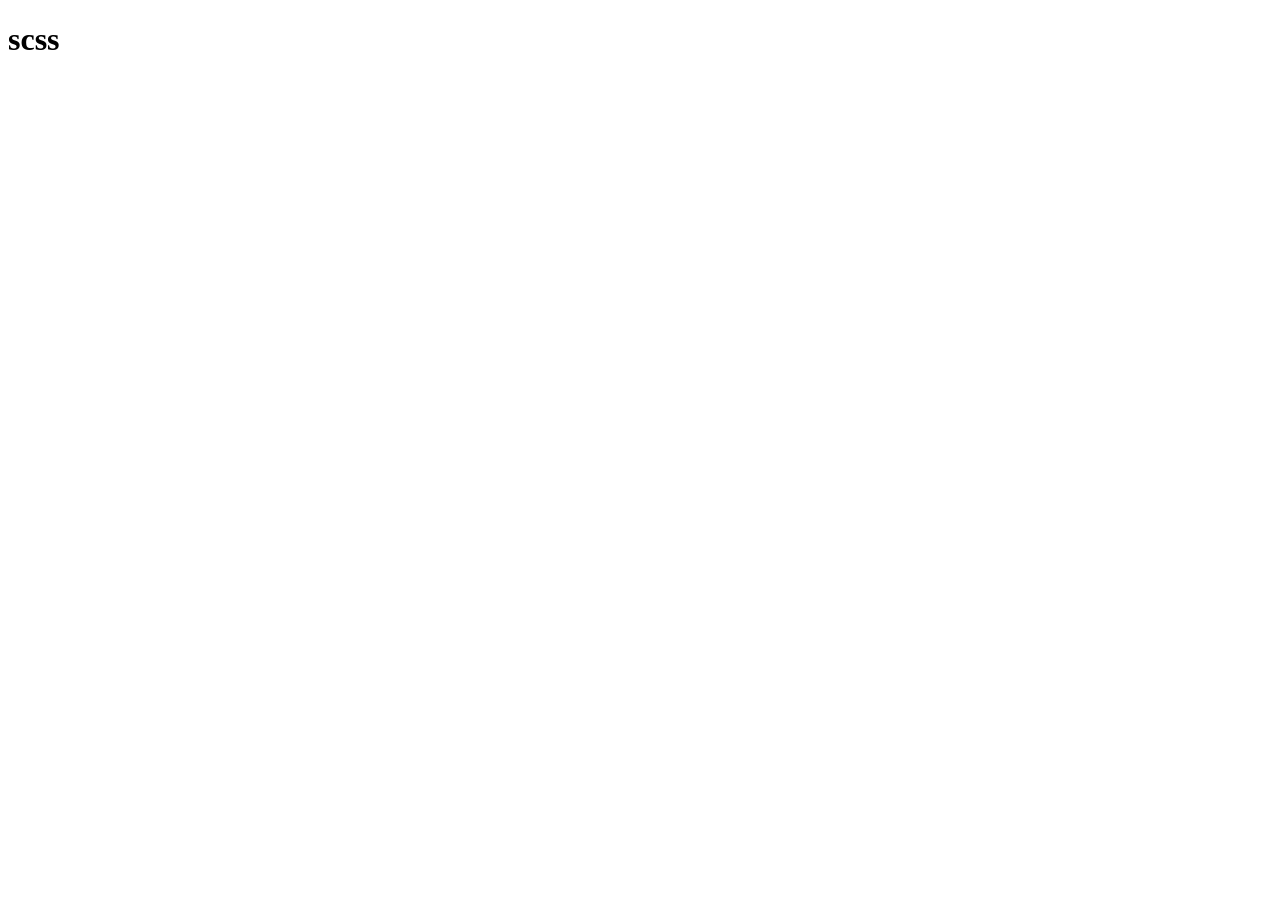
==== index.html @ b200706b "Initial commit" ====
<!DOCTYPE html>
<html lang="en">
  <head>
    <meta charset="UTF-8" />
    <meta name="viewport" content="width=device-width, initial-scale=1.0" />
    <title>Document</title>
    <link rel="stylesheet" href="./stayl.scss" />
  </head>
  <body>
    <h1>scss</h1>
  </body>
</html>
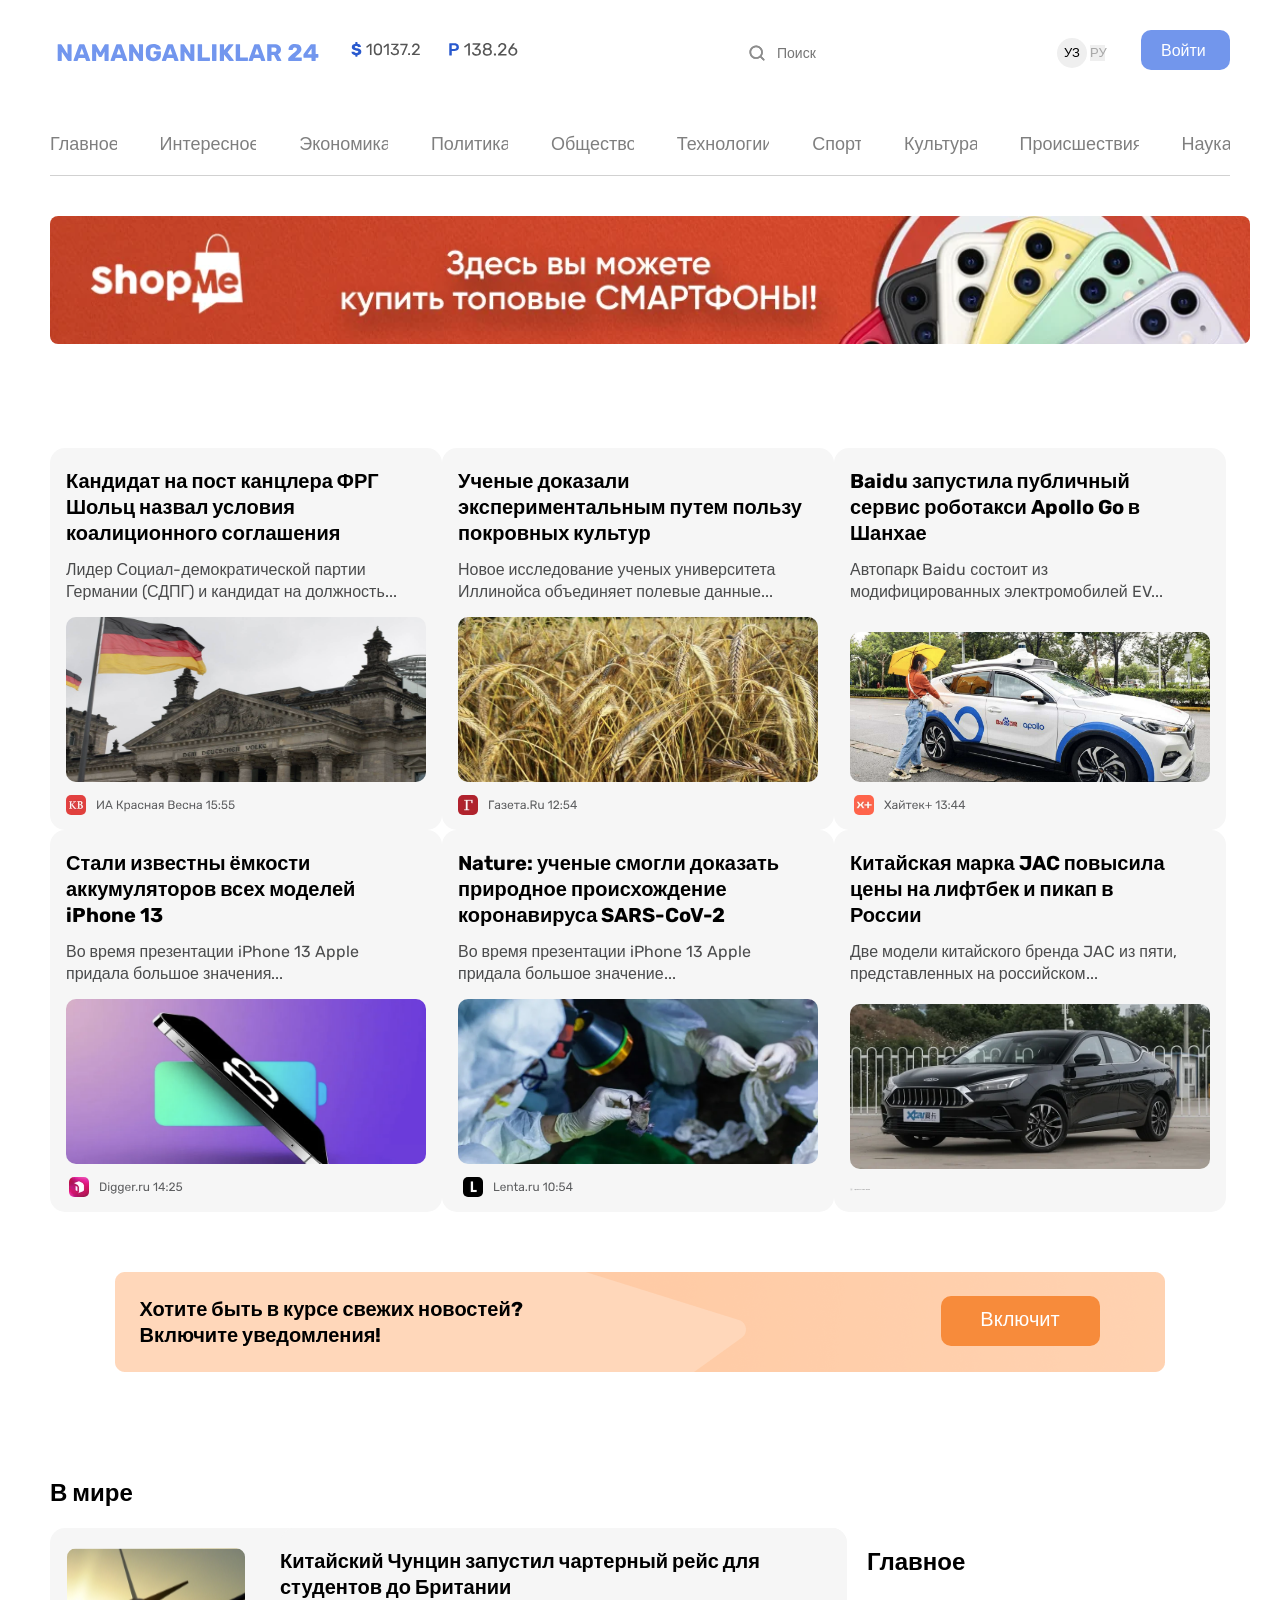
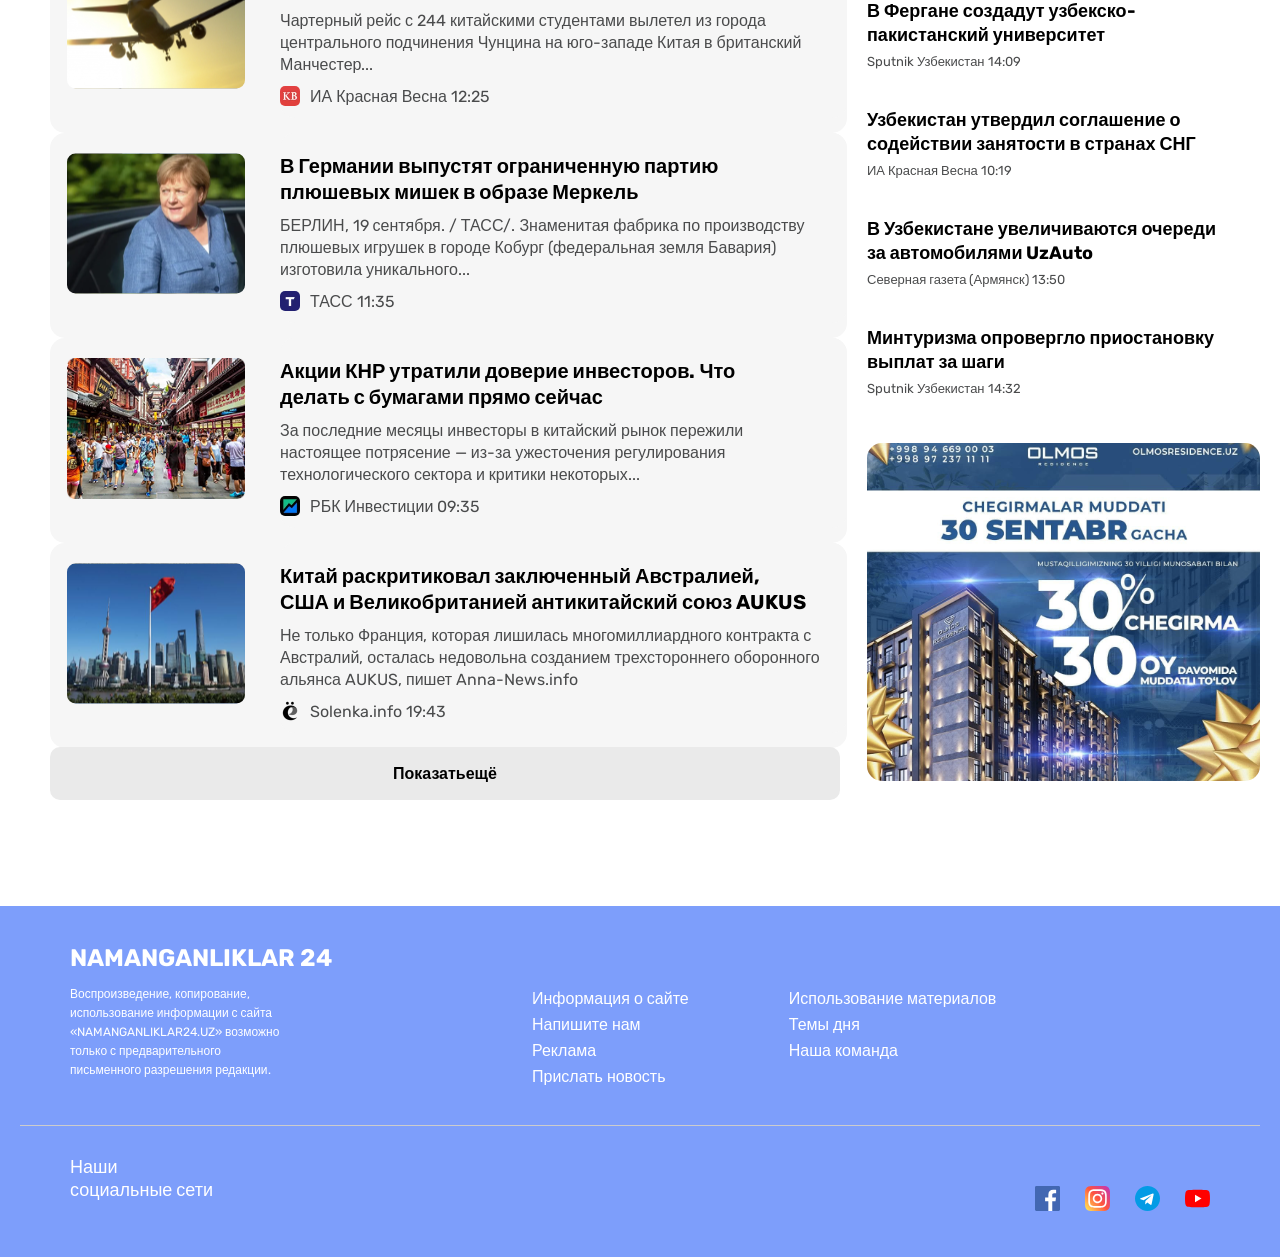
==== commit ccaf9808: "." ====
--- a/index.html
+++ b/index.html
@@ -3,10 +3,465 @@
   <head>
     <meta charset="UTF-8" />
     <meta name="viewport" content="width=device-width, initial-scale=1.0" />
-    <title>Document</title>
-    <link rel="stylesheet" href="./stayl.scss" />
+    <title>NAMANGANLIKLAR-24</title>
+    <link rel="stylesheet" href="./css/stayl.min.css" />
   </head>
   <body>
-    <h1>scss</h1>
+    <header class="header">
+      <div class="header--contianor container">
+        <img
+          class="nam--logo"
+          src="./img/NAMANGANLIKLAR 24.svg"
+          alt="NAMANGANLIKLAR logo"
+          width="276"
+          height="45"
+        />
+        <div class="currency">
+          <span
+            ><img
+              src="./img/$ 10137.2.svg"
+              alt="nombo logo"
+              width="69"
+              height="19"
+          /></span>
+          <span
+            ><img
+              src="./img/P 138.26.svg"
+              alt=" nombo logo"
+              width="69"
+              height="19"
+          /></span>
+        </div>
+        <div class="search-box">
+          <input type="text" placeholder="Поиск" />
+        </div>
+        <div class="auth">
+          <button class="login--uz">УЗ</button>
+          <button class="login--pu">РУ</button>
+        </div>
+        <a class="btn" href="">Войти</a>
+      </div>
+      <div class="container">
+        <div class="cet">
+          <nav class="main-nav">
+            <a href="./pages/list.html">Главное</a>
+            <a href="./pages/article.htm">Интересное</a>
+            <a href="#">Экономика</a>
+            <a href="#">Политика</a>
+            <a href="#">Общество</a>
+            <a href="#">Технологии</a>
+            <a href="#">Спорт</a>
+            <a href="#">Культура</a>
+            <a href="#">Происшествия</a>
+            <a href="#">Наука</a>
+          </nav>
+        </div>
+      </div>
+    </header>
+    <main class="main">
+      <section class="banner container">
+        <a href="">
+          <img
+            src="./img/optimize 1.svg"
+            alt="Shopme banner"
+            width="1200"
+            height="128"
+        /></a>
+      </section>
+      <section class="home--cartd container">
+        <div class="card">
+          <h3 class="card__name">
+            <strong
+              >Кандидат на пост канцлера ФРГ Шольц назвал условия коалиционного
+              соглашения</strong
+            >
+          </h3>
+          <p class="card__titl">
+            Лидер Социал-демократической партии Германии (СДПГ) и кандидат на
+            должность...
+          </p>
+          <img
+            id="logo__img"
+            src="./img/germanya.baroq.png"
+            alt="germanya barogi rasmi"
+            width="360"
+            height="165"
+          />
+          <img
+            src="./img/germanya.group 29.svg"
+            alt="germanya.group"
+            width="170 "
+            height="20"
+          />
+        </div>
+        <div class="card">
+          <h3 class="card__name">
+            <strong>
+              Ученые доказали экспериментальным путем пользу покровных
+              культур</strong
+            >
+          </h3>
+          <p class="card__titl">
+            Новое исследование ученых университета Иллинойса объединяет полевые
+            данные...
+          </p>
+          <img
+            id="logo__img"
+            src="./img/bugdoy.png"
+            alt="bugdoy img"
+            width="360"
+            height="165"
+          />
+
+          <img
+            class="logo__img"
+            src="./img/bugdoy.group 30.svg"
+            alt=" bugdoy img"
+            width="170 "
+            height="20"
+          />
+        </div>
+        <div class="card">
+          <h3 class="card__name">
+            <strong>
+              Baidu запустила публичный сервис роботакси Apollo Go в
+              Шанхае</strong
+            >
+          </h3>
+          <p class="card__titl">
+            Автопарк Baidu состоит из модифицированных электромобилей EV...
+          </p>
+          <img
+            id="logo__img"
+            src="./img/elcta.card.png"
+            alt="elcta.card img"
+            width="360"
+            height="165"
+          />
+          <img
+            class="logo__img"
+            src="./img/elctr.cart.group 31.svg"
+            alt="elcta.cart.logo"
+            width="170 "
+            height="20"
+          />
+        </div>
+        <div class="card">
+          <h3 class="card__name">
+            <strong>
+              Стали известны ёмкости аккумуляторов всех моделей iPhone
+              13</strong
+            >
+          </h3>
+          <p class="card__titl">
+            Во время презентации iPhone 13 Apple придала большое значения...
+          </p>
+          <img
+            id="logo__img"
+            src="./img/pfon.png"
+            alt="pfon img"
+            width="360"
+            height="165"
+          />
+          <img
+            class="logo__img"
+            src="./img/pfon.group 29.svg"
+            alt="pfon logo"
+            width="170 "
+            height="20"
+          />
+        </div>
+        <div class="card">
+          <h3 class="card__name">
+            <strong>
+              Nature: ученые смогли доказать природное происхождение
+              коронавируса SARS-CoV-2</strong
+            >
+          </h3>
+          <p class="card__titl">
+            Во время презентации iPhone 13 Apple придала большое значение...
+          </p>
+          <img
+            id="logo__img"
+            src="./img/doctar.png"
+            alt="doctar img"
+            width="360"
+            height="165"
+          />
+          <img
+            class="logo__img"
+            src="./img/doctr.group 30.svg"
+            alt="doctar logo"
+            width="170 "
+            height="20"
+          />
+        </div>
+        <div class="card">
+          <h3 class="card__name">
+            <strong
+              >Китайская марка JAC повысила цены на лифтбек и пикап в <br />
+              России</strong
+            >
+          </h3>
+          <p class="card__titl">
+            Две модели китайского бренда JAC из пяти, представленных на
+            российском...
+          </p>
+          <img
+            id="logo__img"
+            src="./img/cart.png"
+            alt="cart img"
+            width="360"
+            height="165"
+          />
+          <img
+            src="./img/cart.roup 31.svg"
+            alt="cart logo"
+            width="20 "
+            height="20"
+          />
+        </div>
+      </section>
+      <section class="home__baimg">
+        <div class="baimg__contianor">
+          <p class="baimg__titl">
+            <strong
+              >Хотите быть в курсе свежих новостей? Включите уведомления!
+            </strong>
+          </p>
+          <a class="btn--yelov" href="">Включит </a>
+        </div>
+      </section>
+      <!-- left -->
+      <section class="left--container container">
+        <div class="left">
+          <h2 class="left--name">В мире</h2>
+
+          <div class="article">
+            <img
+              class="article__img"
+              src="./img/plane.image 3.svg"
+              alt="plane img"
+              white="210"
+              height="165"
+            />
+            <div class="article-content">
+              <h3>
+                <strong
+                  >Китайский Чунцин запустил чартерный рейс для студентов до
+                  Британии</strong
+                >
+              </h3>
+              <p>
+                Чартерный рейс с 244 китайскими студентами вылетел из города
+                центрального подчинения Чунцина на юго-западе Китая в британский
+                Манчестер...
+              </p>
+              <div class="article__logo">
+                <img
+                  src="./img/home.logo.1.svg"
+                  alt="plane.logo"
+                  width="20"
+                  height="20"
+                />
+                <p>ИА Красная Весна 12:25</p>
+              </div>
+            </div>
+          </div>
+
+          <div class="article">
+            <img
+              class="article__img"
+              src="./img/merkel.image 3.svg"
+              alt="merkel img"
+              white="210"
+              height="165"
+            />
+            <div class="article-content">
+              <h3>
+                <strong>
+                  В Германии выпустят ограниченную партию плюшевых мишек в
+                  образе Меркель</strong
+                >
+              </h3>
+              <p>
+                БЕРЛИН, 19 сентября. / ТАСС/. Знаменитая фабрика по производству
+                плюшевых игрушек в городе Кобург (федеральная земля Бавария)
+                изготовила уникального...
+              </p>
+              <div class="article__logo">
+                <img
+                  src="./img/home.logo.2..svg"
+                  alt="plane.logo"
+                  width="20"
+                  height="20"
+                />
+                <p>ТАСС 11:35</p>
+              </div>
+            </div>
+          </div>
+
+          <div class="article">
+            <img
+              class="article__img"
+              src="./img/investors.image 3.png"
+              alt="investors img"
+              white="210"
+              height="165"
+            />
+            <div class="article-content">
+              <h3>
+                <strong
+                  >Акции КНР утратили доверие инвесторов. Что <br />
+                  делать с бумагами прямо сейчас</strong
+                >
+              </h3>
+              <p>
+                За последние месяцы инвесторы в китайский рынок пережили
+                настоящее потрясение — из-за ужесточения регулирования
+                технологического сектора и критики некоторых...
+              </p>
+              <div class="article__logo">
+                <img
+                  src="./img/home.logo.3..svg"
+                  alt="plane.logo"
+                  width="20"
+                  height="20"
+                />
+                <p>РБК Инвестиции 09:35</p>
+              </div>
+            </div>
+          </div>
+
+          <div class="article">
+            <img
+              class="article__img"
+              src="./img/china.us.uk.image 3.svg"
+              alt="china us uk img"
+              white="210"
+              height="165"
+            />
+            <div class="article-content">
+              <h3>
+                <strong
+                  >Китай раскритиковал заключенный Австралией, <br />
+                  США и Великобританией антикитайский союз AUKUS</strong
+                >
+              </h3>
+              <p>
+                Не только Франция, которая лишилась многомиллиардного контракта
+                с Австралий, осталась недовольна созданием трехстороннего
+                оборонного альянса AUKUS, пишет Anna-News.info
+              </p>
+              <div class="article__logo">
+                <img
+                  src="./img/home.logo.4..svg"
+                  alt="plane.logo"
+                  width="20"
+                  height="20"
+                />
+                <p>Solenka.info 19:43</p>
+              </div>
+            </div>
+          </div>
+
+          <div class="show-more">
+            <a class="btn--width" href="./pages/list.html">
+              <strong>Показатьещё</strong>
+            </a>
+          </div>
+        </div>
+
+        <div class="right">
+          <h2><strong>Главное</strong></h2>
+          <ul>
+            <li>
+              <strong>
+                В Фергане создадут узбекско- <br />
+                пакистанский университет</strong
+              >
+              <p>Sputnik Узбекистан 14:09</p>
+            </li>
+
+            <li>
+              <strong
+                >Узбекистан утвердил соглашение о <br />
+                содействии занятости в странах СНГ</strong
+              >
+              <p>ИА Красная Весна 10:19</p>
+            </li>
+            <li>
+              <strong
+                >В Узбекистане увеличиваются очереди <br />
+                за автомобилями UzAuto</strong
+              >
+              <p>Северная газета (Армянск) 13:50</p>
+            </li>
+            <li>
+              <strong>Минтуризма опровергло приостановку выплат за шаги</strong>
+              <p>Sputnik Узбекистан 14:32</p>
+            </li>
+          </ul>
+
+          <div class="ad">
+            <a href=""
+              ><img
+                src="./img/home.logo.6.svg"
+                alt="Ad 1"
+                width="393"
+                height="338"
+            /></a>
+          </div>
+        </div>
+      </section>
+    </main>
+    <footer class="footer">
+      <div class="footer__container container">
+        <div class="footer__left">
+          <h2>NAMANGANLIKLAR 24</h2>
+          <p>
+            Воспроизведение, копирование, использование информации с сайта
+            «NAMANGANLIKLAR24.UZ» возможно только с предварительного <br />
+            письменного разрешения редакции.
+          </p>
+        </div>
+        <div class="footer__middle">
+          <ul>
+            <li><a href="#">Информация о сайте</a></li>
+            <li><a href="#">Напишите нам</a></li>
+            <li><a href="#">Реклама</a></li>
+            <li><a href="#">Прислать новость</a></li>
+          </ul>
+        </div>
+        <div class="footer__right">
+          <ul>
+            <li><a href="#">Использование материалов</a></li>
+            <li><a href="#">Темы дня</a></li>
+            <li><a href="#">Наша команда</a></li>
+          </ul>
+        </div>
+      </div>
+
+      <div class="footer__bottom container">
+        <h3>
+          Наши <br />
+          социальные сети
+        </h3>
+        <div class="footer__socials">
+          <a href="#"
+            ><img src="./img/free-icon-facebook-1384053 1.svg" alt="Facebook"
+          /></a>
+          <a href="#"
+            ><img src="./img/free-icon-instagram-2111463 1.svg" alt="Instagram"
+          /></a>
+          <a href="#"
+            ><img src="./img/free-icon-telegram-2111646 1.svg" alt="Telegram"
+          /></a>
+          <a href="#"
+            ><img src="./img/free-icon-youtube-1384060 1.svg" alt="YouTube"
+          /></a>
+        </div>
+      </div>
+    </footer>
   </body>
 </html>
--- a/css/stayl.min.css
+++ b/css/stayl.min.css
@@ -0,0 +1 @@
+/*! normalize.css v8.0.1 | MIT License | github.com/necolas/normalize.css */html{line-height:1.15;-webkit-text-size-adjust:100%}body{margin:0}main{display:block}h1{font-size:2em;margin:.67em 0}hr{-webkit-box-sizing:content-box;box-sizing:content-box;height:0;overflow:visible}pre{font-family:monospace,monospace;font-size:1em}a{background-color:rgba(0,0,0,0)}abbr[title]{border-bottom:none;text-decoration:underline;-webkit-text-decoration:underline dotted;text-decoration:underline dotted}b,strong{font-weight:bolder}code,kbd,samp{font-family:monospace,monospace;font-size:1em}small{font-size:80%}sub,sup{font-size:75%;line-height:0;position:relative;vertical-align:baseline}sub{bottom:-0.25em}sup{top:-0.5em}img{border-style:none}button,input,optgroup,select,textarea{font-family:inherit;font-size:100%;line-height:1.15;margin:0}button,input{overflow:visible}button,select{text-transform:none}button,[type=button],[type=reset],[type=submit]{-webkit-appearance:button}button::-moz-focus-inner,[type=button]::-moz-focus-inner,[type=reset]::-moz-focus-inner,[type=submit]::-moz-focus-inner{border-style:none;padding:0}button:-moz-focusring,[type=button]:-moz-focusring,[type=reset]:-moz-focusring,[type=submit]:-moz-focusring{outline:1px dotted ButtonText}fieldset{padding:.35em .75em .625em}legend{-webkit-box-sizing:border-box;box-sizing:border-box;color:inherit;display:table;max-width:100%;padding:0;white-space:normal}progress{vertical-align:baseline}textarea{overflow:auto}[type=checkbox],[type=radio]{-webkit-box-sizing:border-box;box-sizing:border-box;padding:0}[type=number]::-webkit-inner-spin-button,[type=number]::-webkit-outer-spin-button{height:auto}[type=search]{-webkit-appearance:textfield;outline-offset:-2px}[type=search]::-webkit-search-decoration{-webkit-appearance:none}::-webkit-file-upload-button{-webkit-appearance:button;font:inherit}details{display:block}summary{display:list-item}template{display:none}[hidden]{display:none}*,*::after,*::after{margin:0;padding:0;-webkit-box-sizing:border-box;box-sizing:border-box}html{height:100%;scroll-behavior:smooth}ul,ol{list-style:none}a{text-decoration:none}body{display:-webkit-box;display:-ms-flexbox;display:flex;-webkit-box-orient:vertical;-webkit-box-direction:normal;-ms-flex-direction:column;flex-direction:column;height:100%;font-family:"Rubik",sans-serif}main{-webkit-box-flex:1;-ms-flex-positive:1;flex-grow:1}.container{width:100%;max-width:1300px;margin-left:auto;margin-right:auto;padding-left:50px;padding-right:50px}.btn{width:89px;height:40px;border-radius:10px;padding:13px 20px;font-weight:500;font-size:16px;line-height:100%;color:#fff;background-color:#7296ec}.btn--yelov{width:159px;height:50px;text-align:center;padding:13px 30px;border-radius:10px;font-weight:500;font-size:20px;line-height:100%;color:#fff;background-color:#f78b3b}.btn--width{width:796px;height:53px;text-align:center;padding:17px 343px;border-radius:10px;font-weight:500;font-size:16px;line-height:100%;color:#000;background-color:#eaeaea}.footer{background-color:#7d9efb;color:#fff;padding:40px 20px}.footer__container{display:-webkit-box;display:-ms-flexbox;display:flex;-ms-flex-wrap:wrap;flex-wrap:wrap;padding-bottom:30px;border-bottom:1px solid #ccc}.footer__left h2{font-size:24px;font-weight:700;line-height:100%;color:#fff;margin-bottom:15px}.footer__left p{width:229px;height:95px;font-size:12px;font-weight:400;color:#fff;line-height:19px}.footer__middle{padding-left:200px;padding-right:100px}.footer__middle,.footer__right{padding-right:100px;padding-top:45px}.footer__middle li,.footer__right li{font-weight:500;font-size:16px;line-height:100%;margin-bottom:10px}.footer__middle a,.footer__right a{color:#fff}.footer__bottom{display:-webkit-box;display:-ms-flexbox;display:flex;-webkit-box-pack:justify;-ms-flex-pack:justify;justify-content:space-between;margin-top:30px}.footer__bottom h3{font-weight:500;font-size:18px;line-height:23px;margin-bottom:15px;color:#fff}.footer__socials a{padding-top:30px;font-size:24px}.footer__socials{display:-webkit-box;display:-ms-flexbox;display:flex;gap:25px}.header--contianor{display:-webkit-box;display:-ms-flexbox;display:flex;margin-top:30px;margin-bottom:30px}.currency{margin-right:auto;margin-top:10px}.currency img{margin-left:25px}.search-box{width:275px;height:45px;color:#8d8d8d;background-color:#fff;border:1px solid #fff;border-radius:60px;padding:13px 15px 13px 30px;margin-right:25px;background-image:url(../img/search.svg);background-repeat:no-repeat;background-position:left}.search-box input{border:none;outline:none;width:100%;color:#000;font-weight:400;font-size:14px;line-height:100%}.auth{width:70px;height:36px;border-radius:39%;font-weight:400;font-size:13px;text-align:center;padding-top:8px}.login--uz{width:30px;height:30px;border-radius:50px;border:#fff;color:#000;line-height:12px}.login--pu{width:15px;height:16px;color:#a6a6a6;border:#fff}.btn{margin-left:25px}.main-nav{display:-webkit-box;display:-ms-flexbox;display:flex;gap:43px;padding-bottom:20px;height:21px}.main-nav a{font-weight:500;font-size:18px;line-height:100%;color:#7f7f7f;text-decoration:none;position:relative;padding-bottom:25px;overflow:hidden}.main-nav a::before{content:"";position:absolute;height:6px;width:50%;background-color:aqua;bottom:0;left:-50%;-webkit-transition:.5s;transition:.5s}a:hover::before{left:50%}.main-nav a::after{content:"";position:absolute;height:6px;width:50%;background-color:#f0f;bottom:0;right:-50%;-webkit-transition:.5s;transition:.5s}a:hover::after{right:50%}.cet{height:41px;border-bottom:1px solid #d1d1d1;margin-bottom:40px;margin-top:60px}.home--cartd{display:-webkit-box;display:-ms-flexbox;display:flex;-ms-flex-wrap:wrap;flex-wrap:wrap;padding-top:50px;padding-bottom:60px}.card{width:392px;height:382px;background-color:#f6f6f6;border-radius:15px;padding:20px 16px 15px 16px;display:-webkit-box;display:-ms-flexbox;display:flex;-webkit-box-orient:vertical;-webkit-box-direction:normal;-ms-flex-direction:column;flex-direction:column;gap:13px}.card__name{width:346px;height:78px;font-weight:500;font-size:20px;line-height:26px;color:#000}.card__titl{width:346px;height:66px;font-weight:400;font-size:16px;line-height:22px;color:#4a4b4c}#logo__img{border-radius:10px}.logo__img{padding-right:50px}.baimg__contianor{display:-webkit-box;display:-ms-flexbox;display:flex;-webkit-box-pack:center;-ms-flex-pack:center;justify-content:center;padding:24px 70px 24px 29px;margin-bottom:108px;gap:397px}.baimg__titl{width:404px;height:52px;font-weight:500;font-size:20px;line-height:26px}.left--container{display:-webkit-box;display:-ms-flexbox;display:flex;padding-bottom:100px}.left--name{padding-bottom:20px}.article{display:-webkit-box;display:-ms-flexbox;display:flex;gap:20px;padding-bottom:5px;width:797px;height:205px;background-color:#f6f6f6;border-radius:15px}.article__img{width:210px;height:165px;padding:20px 15px 4px 17px}.article-content{padding:20px 20px 51px 0px;margin-bottom:10px;height:auto;background-color:#f6f6f6;border-radius:15px;gap:15px}.article-content h3{height:auto;font-weight:500;font-size:20px;line-height:26px;color:#000;padding-bottom:5}.article-content p{width:100%;height:auto;font-weight:400;font-size:16px;line-height:22px;color:#4a4b4c;padding-top:10px}.article__logo{display:-webkit-box;display:-ms-flexbox;display:flex;gap:10px}.article__logo img{margin-top:10px}.article__logo p{padding-top:10px}.show-more{padding-top:17px}.right{padding:70px 20px 20px 20px}.right h2{padding-bottom:25px;font-weight:500;font-size:24px;line-height:100%;color:#000}.right li{font-weight:500;font-size:18px;line-height:24px;padding-bottom:40px}.right p{padding-top:8px;font-weight:400;font-size:13px;line-height:100%;color:#4a4b4c}.ad{padding-top:8px}.article{display:-webkit-box;display:-ms-flexbox;display:flex;gap:20px;padding-bottom:5px;width:797px;height:205px;background-color:#f6f6f6;border-radius:15px}.banner{padding-bottom:50px}@font-face{font-display:swap;font-family:"Rubik";font-style:normal;font-weight:400;src:url("../fonts/rubik-v28-latin-regular.woff2") format("woff2")}@font-face{font-display:swap;font-family:"Rubik";font-style:normal;font-weight:500;src:url("../fonts/rubik-v28-latin-500.woff2") format("woff2")}@font-face{font-display:swap;font-family:"Rubik";font-style:normal;font-weight:700;src:url("../fonts/rubik-v28-latin-700.woff2") format("woff2")}.search-box{background-image:url(../img/search.svg);background-repeat:no-repeat;background-position:left}.baimg__contianor{background-image:url(../img/home-1-group\ 35\ 1.svg);background-repeat:no-repeat;background-position:center}/*# sourceMappingURL=stayl.min.css.map */
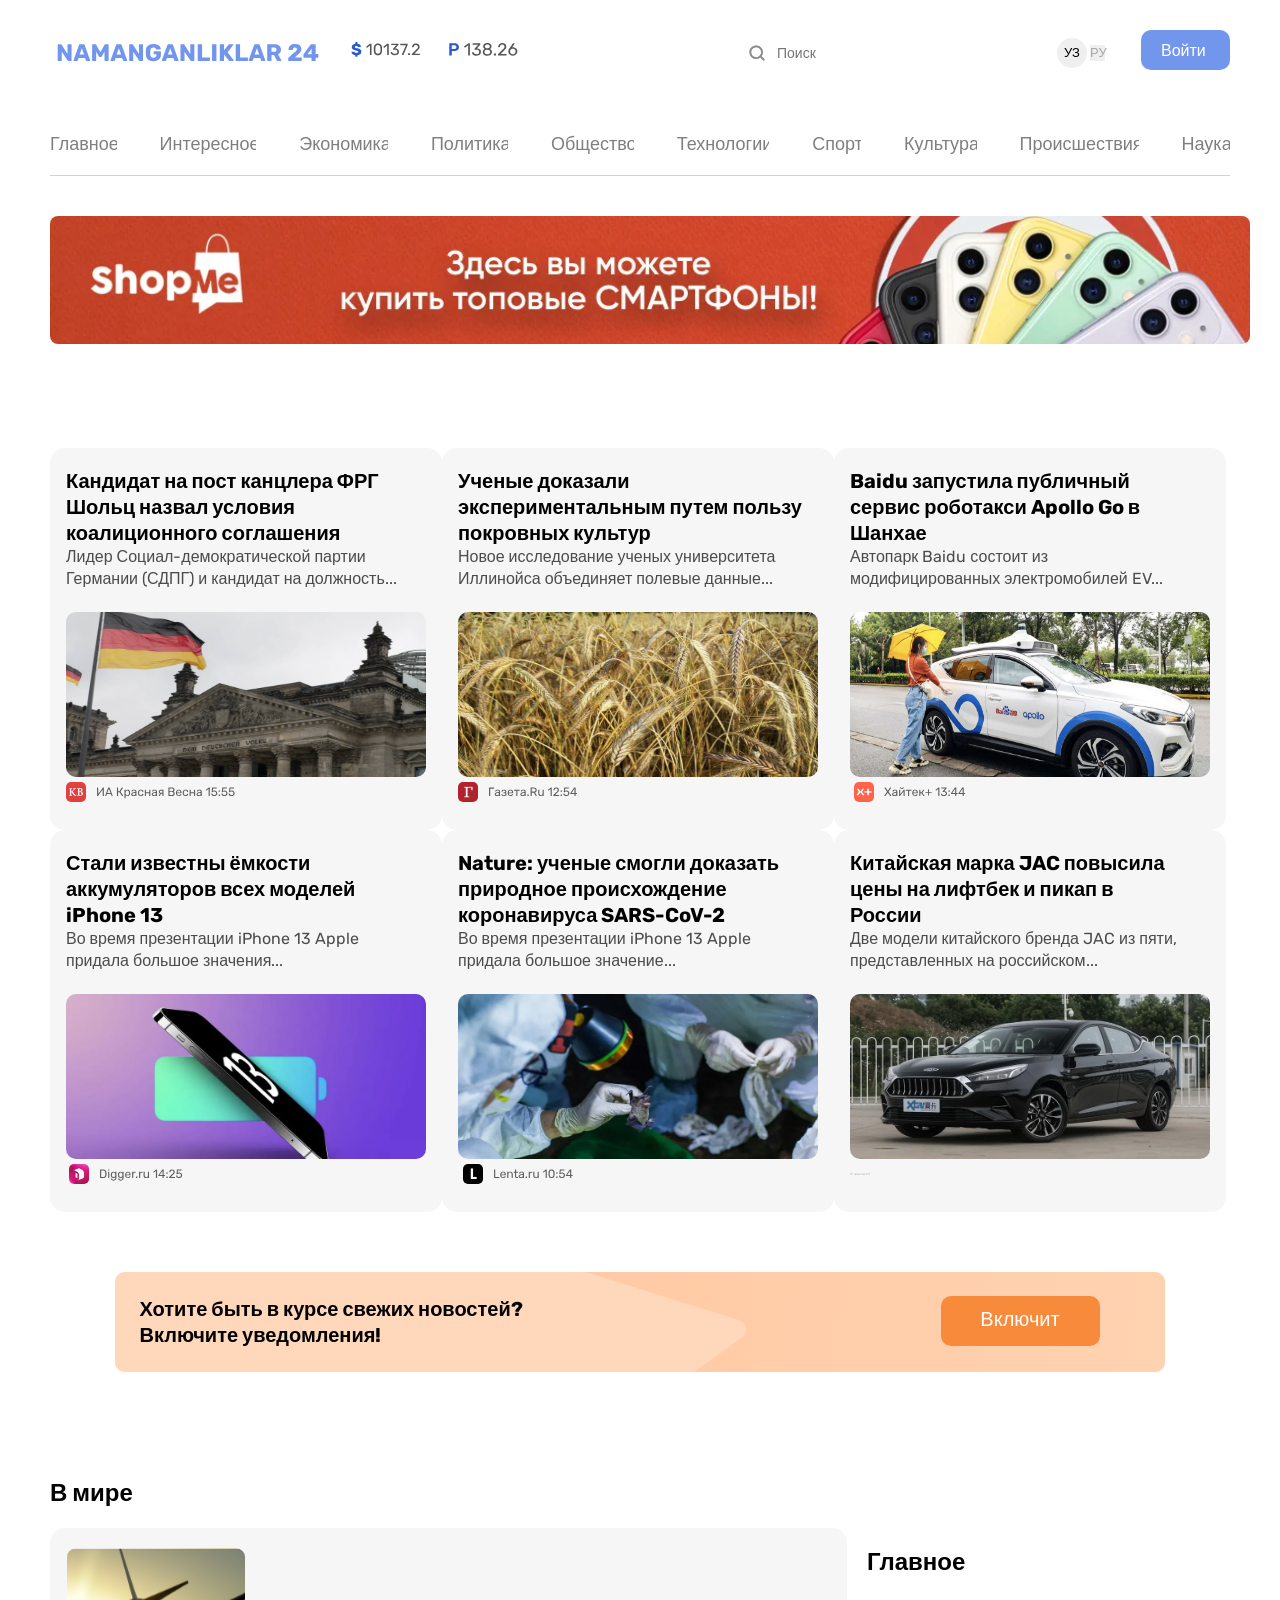
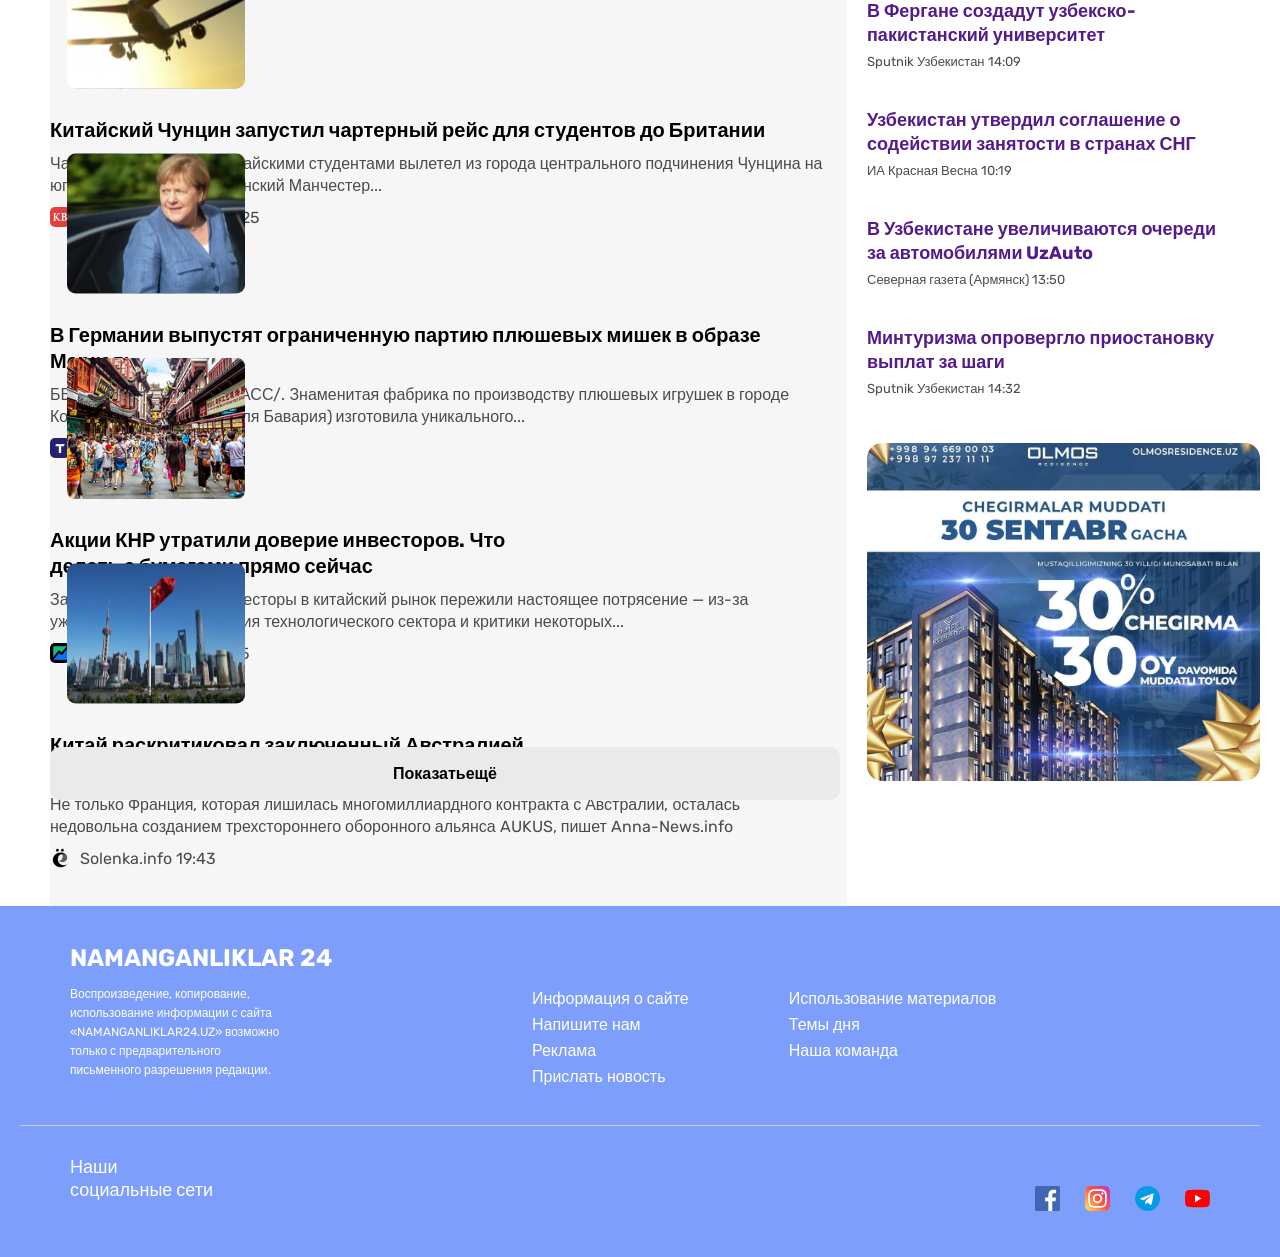
==== commit 6e9339cb: "." ====
--- a/index.html
+++ b/index.html
@@ -70,156 +70,156 @@
       </section>
       <section class="home--cartd container">
         <div class="card">
-          <h3 class="card__name">
-            <strong
-              >Кандидат на пост канцлера ФРГ Шольц назвал условия коалиционного
-              соглашения</strong
-            >
-          </h3>
-          <p class="card__titl">
-            Лидер Социал-демократической партии Германии (СДПГ) и кандидат на
-            должность...
-          </p>
-          <img
-            id="logo__img"
-            src="./img/germanya.baroq.png"
-            alt="germanya barogi rasmi"
-            width="360"
-            height="165"
-          />
-          <img
-            src="./img/germanya.group 29.svg"
-            alt="germanya.group"
-            width="170 "
-            height="20"
-          />
-        </div>
-        <div class="card">
-          <h3 class="card__name">
-            <strong>
-              Ученые доказали экспериментальным путем пользу покровных
-              культур</strong
-            >
-          </h3>
-          <p class="card__titl">
-            Новое исследование ученых университета Иллинойса объединяет полевые
-            данные...
-          </p>
-          <img
-            id="logo__img"
-            src="./img/bugdoy.png"
-            alt="bugdoy img"
-            width="360"
-            height="165"
-          />
-
-          <img
-            class="logo__img"
-            src="./img/bugdoy.group 30.svg"
-            alt=" bugdoy img"
-            width="170 "
-            height="20"
-          />
-        </div>
-        <div class="card">
-          <h3 class="card__name">
-            <strong>
-              Baidu запустила публичный сервис роботакси Apollo Go в
-              Шанхае</strong
-            >
-          </h3>
-          <p class="card__titl">
-            Автопарк Baidu состоит из модифицированных электромобилей EV...
-          </p>
-          <img
-            id="logo__img"
-            src="./img/elcta.card.png"
-            alt="elcta.card img"
-            width="360"
-            height="165"
-          />
-          <img
-            class="logo__img"
-            src="./img/elctr.cart.group 31.svg"
-            alt="elcta.cart.logo"
-            width="170 "
-            height="20"
-          />
-        </div>
-        <div class="card">
-          <h3 class="card__name">
-            <strong>
-              Стали известны ёмкости аккумуляторов всех моделей iPhone
-              13</strong
-            >
-          </h3>
-          <p class="card__titl">
-            Во время презентации iPhone 13 Apple придала большое значения...
-          </p>
-          <img
-            id="logo__img"
-            src="./img/pfon.png"
-            alt="pfon img"
-            width="360"
-            height="165"
-          />
-          <img
-            class="logo__img"
-            src="./img/pfon.group 29.svg"
-            alt="pfon logo"
-            width="170 "
-            height="20"
-          />
-        </div>
-        <div class="card">
-          <h3 class="card__name">
-            <strong>
-              Nature: ученые смогли доказать природное происхождение
-              коронавируса SARS-CoV-2</strong
-            >
-          </h3>
-          <p class="card__titl">
-            Во время презентации iPhone 13 Apple придала большое значение...
-          </p>
-          <img
-            id="logo__img"
-            src="./img/doctar.png"
-            alt="doctar img"
-            width="360"
-            height="165"
-          />
-          <img
-            class="logo__img"
-            src="./img/doctr.group 30.svg"
-            alt="doctar logo"
-            width="170 "
-            height="20"
-          />
-        </div>
-        <div class="card">
-          <h3 class="card__name">
-            <strong
-              >Китайская марка JAC повысила цены на лифтбек и пикап в <br />
-              России</strong
-            >
-          </h3>
-          <p class="card__titl">
-            Две модели китайского бренда JAC из пяти, представленных на
-            российском...
-          </p>
-          <img
-            id="logo__img"
-            src="./img/cart.png"
-            alt="cart img"
-            width="360"
-            height="165"
-          />
-          <img
-            src="./img/cart.roup 31.svg"
-            alt="cart logo"
-            width="20 "
-            height="20"
-          />
+          <a href="">
+            <h3 class="card__name">
+              <strong
+                >Кандидат на пост канцлера ФРГ Шольц назвал условия
+                коалиционного соглашения</strong
+              >
+            </h3>
+            <p class="card__titl">
+              Лидер Социал-демократической партии Германии (СДПГ) и кандидат на
+              должность...
+            </p>
+            <img
+              id="logo__img"
+              src="./img/germanya.baroq.png"
+              alt="germanya barogi rasmi"
+              width="360"
+              height="165" />
+            <img
+              src="./img/germanya.group 29.svg"
+              alt="germanya.group"
+              width="170 "
+              height="20"
+          /></a>
+        </div>
+        <div class="card">
+          <a href="">
+            <h3 class="card__name">
+              <strong>
+                Ученые доказали экспериментальным путем пользу покровных
+                культур</strong
+              >
+            </h3>
+            <p class="card__titl">
+              Новое исследование ученых университета Иллинойса объединяет
+              полевые данные...
+            </p>
+            <img
+              id="logo__img"
+              src="./img/bugdoy.png"
+              alt="bugdoy img"
+              width="360"
+              height="165" />
+
+            <img
+              class="logo__img"
+              src="./img/bugdoy.group 30.svg"
+              alt=" bugdoy img"
+              width="170 "
+              height="20"
+          /></a>
+        </div>
+        <div class="card">
+          <a href="">
+            <h3 class="card__name">
+              <strong>
+                Baidu запустила публичный сервис роботакси Apollo Go в
+                Шанхае</strong
+              >
+            </h3>
+            <p class="card__titl">
+              Автопарк Baidu состоит из модифицированных электромобилей EV...
+            </p>
+            <img
+              id="logo__img"
+              src="./img/elcta.card.png"
+              alt="elcta.card img"
+              width="360"
+              height="165" />
+            <img
+              class="logo__img"
+              src="./img/elctr.cart.group 31.svg"
+              alt="elcta.cart.logo"
+              width="170 "
+              height="20"
+          /></a>
+        </div>
+        <div class="card">
+          <a href="">
+            <h3 class="card__name">
+              <strong>
+                Стали известны ёмкости аккумуляторов всех моделей iPhone
+                13</strong
+              >
+            </h3>
+            <p class="card__titl">
+              Во время презентации iPhone 13 Apple придала большое значения...
+            </p>
+            <img
+              id="logo__img"
+              src="./img/pfon.png"
+              alt="pfon img"
+              width="360"
+              height="165" />
+            <img
+              class="logo__img"
+              src="./img/pfon.group 29.svg"
+              alt="pfon logo"
+              width="170 "
+              height="20"
+          /></a>
+        </div>
+        <div class="card">
+          <a href="">
+            <h3 class="card__name">
+              <strong>
+                Nature: ученые смогли доказать природное происхождение
+                коронавируса SARS-CoV-2</strong
+              >
+            </h3>
+            <p class="card__titl">
+              Во время презентации iPhone 13 Apple придала большое значение...
+            </p>
+            <img
+              id="logo__img"
+              src="./img/doctar.png"
+              alt="doctar img"
+              width="360"
+              height="165" />
+            <img
+              class="logo__img"
+              src="./img/doctr.group 30.svg"
+              alt="doctar logo"
+              width="170 "
+              height="20"
+          /></a>
+        </div>
+        <div class="card">
+          <a href="">
+            <h3 class="card__name">
+              <strong
+                >Китайская марка JAC повысила цены на лифтбек и пикап в <br />
+                России</strong
+              >
+            </h3>
+            <p class="card__titl">
+              Две модели китайского бренда JAC из пяти, представленных на
+              российском...
+            </p>
+            <img
+              id="logo__img"
+              src="./img/cart.png"
+              alt="cart img"
+              width="360"
+              height="165" />
+            <img
+              src="./img/cart.roup 31.svg"
+              alt="cart logo"
+              width="20 "
+              height="20"
+          /></a>
         </div>
       </section>
       <section class="home__baimg">
@@ -238,131 +238,139 @@
           <h2 class="left--name">В мире</h2>
 
           <div class="article">
-            <img
-              class="article__img"
-              src="./img/plane.image 3.svg"
-              alt="plane img"
-              white="210"
-              height="165"
-            />
-            <div class="article-content">
-              <h3>
-                <strong
-                  >Китайский Чунцин запустил чартерный рейс для студентов до
-                  Британии</strong
-                >
-              </h3>
-              <p>
-                Чартерный рейс с 244 китайскими студентами вылетел из города
-                центрального подчинения Чунцина на юго-западе Китая в британский
-                Манчестер...
-              </p>
-              <div class="article__logo">
-                <img
-                  src="./img/home.logo.1.svg"
-                  alt="plane.logo"
-                  width="20"
-                  height="20"
-                />
-                <p>ИА Красная Весна 12:25</p>
+            <a href="">
+              <img
+                class="article__img"
+                src="./img/plane.image 3.svg"
+                alt="plane img"
+                white="210"
+                height="165"
+              />
+              <div class="article-content">
+                <h3>
+                  <strong
+                    >Китайский Чунцин запустил чартерный рейс для студентов до
+                    Британии</strong
+                  >
+                </h3>
+                <p>
+                  Чартерный рейс с 244 китайскими студентами вылетел из города
+                  центрального подчинения Чунцина на юго-западе Китая в
+                  британский Манчестер...
+                </p>
+                <div class="article__logo">
+                  <img
+                    src="./img/home.logo.1.svg"
+                    alt="plane.logo"
+                    width="20"
+                    height="20"
+                  />
+                  <p>ИА Красная Весна 12:25</p>
+                </div>
               </div>
-            </div>
+            </a>
           </div>
 
           <div class="article">
-            <img
-              class="article__img"
-              src="./img/merkel.image 3.svg"
-              alt="merkel img"
-              white="210"
-              height="165"
-            />
-            <div class="article-content">
-              <h3>
-                <strong>
-                  В Германии выпустят ограниченную партию плюшевых мишек в
-                  образе Меркель</strong
-                >
-              </h3>
-              <p>
-                БЕРЛИН, 19 сентября. / ТАСС/. Знаменитая фабрика по производству
-                плюшевых игрушек в городе Кобург (федеральная земля Бавария)
-                изготовила уникального...
-              </p>
-              <div class="article__logo">
-                <img
-                  src="./img/home.logo.2..svg"
-                  alt="plane.logo"
-                  width="20"
-                  height="20"
-                />
-                <p>ТАСС 11:35</p>
+            <a href="">
+              <img
+                class="article__img"
+                src="./img/merkel.image 3.svg"
+                alt="merkel img"
+                white="210"
+                height="165"
+              />
+              <div class="article-content">
+                <h3>
+                  <strong>
+                    В Германии выпустят ограниченную партию плюшевых мишек в
+                    образе Меркель</strong
+                  >
+                </h3>
+                <p>
+                  БЕРЛИН, 19 сентября. / ТАСС/. Знаменитая фабрика по
+                  производству плюшевых игрушек в городе Кобург (федеральная
+                  земля Бавария) изготовила уникального...
+                </p>
+                <div class="article__logo">
+                  <img
+                    src="./img/home.logo.2..svg"
+                    alt="plane.logo"
+                    width="20"
+                    height="20"
+                  />
+                  <p>ТАСС 11:35</p>
+                </div>
               </div>
-            </div>
+            </a>
           </div>
 
           <div class="article">
-            <img
-              class="article__img"
-              src="./img/investors.image 3.png"
-              alt="investors img"
-              white="210"
-              height="165"
-            />
-            <div class="article-content">
-              <h3>
-                <strong
-                  >Акции КНР утратили доверие инвесторов. Что <br />
-                  делать с бумагами прямо сейчас</strong
-                >
-              </h3>
-              <p>
-                За последние месяцы инвесторы в китайский рынок пережили
-                настоящее потрясение — из-за ужесточения регулирования
-                технологического сектора и критики некоторых...
-              </p>
-              <div class="article__logo">
-                <img
-                  src="./img/home.logo.3..svg"
-                  alt="plane.logo"
-                  width="20"
-                  height="20"
-                />
-                <p>РБК Инвестиции 09:35</p>
+            <a href="">
+              <img
+                class="article__img"
+                src="./img/investors.image 3.png"
+                alt="investors img"
+                white="210"
+                height="165"
+              />
+              <div class="article-content">
+                <h3>
+                  <strong
+                    >Акции КНР утратили доверие инвесторов. Что <br />
+                    делать с бумагами прямо сейчас</strong
+                  >
+                </h3>
+                <p>
+                  За последние месяцы инвесторы в китайский рынок пережили
+                  настоящее потрясение — из-за ужесточения регулирования
+                  технологического сектора и критики некоторых...
+                </p>
+                <div class="article__logo">
+                  <img
+                    src="./img/home.logo.3..svg"
+                    alt="plane.logo"
+                    width="20"
+                    height="20"
+                  />
+                  <p>РБК Инвестиции 09:35</p>
+                </div>
               </div>
-            </div>
+            </a>
           </div>
 
           <div class="article">
-            <img
-              class="article__img"
-              src="./img/china.us.uk.image 3.svg"
-              alt="china us uk img"
-              white="210"
-              height="165"
-            />
-            <div class="article-content">
-              <h3>
-                <strong
-                  >Китай раскритиковал заключенный Австралией, <br />
-                  США и Великобританией антикитайский союз AUKUS</strong
-                >
-              </h3>
-              <p>
-                Не только Франция, которая лишилась многомиллиардного контракта
-                с Австралий, осталась недовольна созданием трехстороннего
-                оборонного альянса AUKUS, пишет Anna-News.info
-              </p>
-              <div class="article__logo">
-                <img
-                  src="./img/home.logo.4..svg"
-                  alt="plane.logo"
-                  width="20"
-                  height="20"
-                />
-                <p>Solenka.info 19:43</p>
+            <a href="">
+              <img
+                class="article__img"
+                src="./img/china.us.uk.image 3.svg"
+                alt="china us uk img"
+                white="210"
+                height="165"
+              />
+              <div class="article-content">
+                <h3>
+                  <strong
+                    >Китай раскритиковал заключенный Австралией, <br />
+                    США и Великобританией антикитайский союз AUKUS</strong
+                  >
+                </h3>
+                <p>
+                  Не только Франция, которая лишилась многомиллиардного
+                  контракта с Австралий, осталась недовольна созданием
+                  трехстороннего оборонного альянса AUKUS, пишет Anna-News.info
+                </p>
+                <div class="article__logo">
+                  <img
+                    src="./img/home.logo.4..svg"
+                    alt="plane.logo"
+                    width="20"
+                    height="20"
+                  />
+                  <p>Solenka.info 19:43</p>
+                </div>
               </div>
-            </div>
+            </a>
           </div>
 
           <div class="show-more">
@@ -376,30 +384,40 @@
           <h2><strong>Главное</strong></h2>
           <ul>
             <li>
-              <strong>
-                В Фергане создадут узбекско- <br />
-                пакистанский университет</strong
-              >
-              <p>Sputnik Узбекистан 14:09</p>
+              <a href="">
+                <strong>
+                  В Фергане создадут узбекско- <br />
+                  пакистанский университет</strong
+                >
+                <p>Sputnik Узбекистан 14:09</p>
+              </a>
             </li>
 
             <li>
-              <strong
-                >Узбекистан утвердил соглашение о <br />
-                содействии занятости в странах СНГ</strong
-              >
-              <p>ИА Красная Весна 10:19</p>
+              <a href="">
+                <strong
+                  >Узбекистан утвердил соглашение о <br />
+                  содействии занятости в странах СНГ</strong
+                >
+                <p>ИА Красная Весна 10:19</p>
+              </a>
             </li>
             <li>
-              <strong
-                >В Узбекистане увеличиваются очереди <br />
-                за автомобилями UzAuto</strong
-              >
-              <p>Северная газета (Армянск) 13:50</p>
+              <a href="">
+                <strong
+                  >В Узбекистане увеличиваются очереди <br />
+                  за автомобилями UzAuto</strong
+                >
+                <p>Северная газета (Армянск) 13:50</p>
+              </a>
             </li>
             <li>
-              <strong>Минтуризма опровергло приостановку выплат за шаги</strong>
-              <p>Sputnik Узбекистан 14:32</p>
+              <a href="">
+                <strong
+                  >Минтуризма опровергло приостановку выплат за шаги</strong
+                >
+                <p>Sputnik Узбекистан 14:32</p>
+              </a>
             </li>
           </ul>
 
--- a/css/stayl.min.css
+++ b/css/stayl.min.css
@@ -1 +1 @@
-/*! normalize.css v8.0.1 | MIT License | github.com/necolas/normalize.css */html{line-height:1.15;-webkit-text-size-adjust:100%}body{margin:0}main{display:block}h1{font-size:2em;margin:.67em 0}hr{-webkit-box-sizing:content-box;box-sizing:content-box;height:0;overflow:visible}pre{font-family:monospace,monospace;font-size:1em}a{background-color:rgba(0,0,0,0)}abbr[title]{border-bottom:none;text-decoration:underline;-webkit-text-decoration:underline dotted;text-decoration:underline dotted}b,strong{font-weight:bolder}code,kbd,samp{font-family:monospace,monospace;font-size:1em}small{font-size:80%}sub,sup{font-size:75%;line-height:0;position:relative;vertical-align:baseline}sub{bottom:-0.25em}sup{top:-0.5em}img{border-style:none}button,input,optgroup,select,textarea{font-family:inherit;font-size:100%;line-height:1.15;margin:0}button,input{overflow:visible}button,select{text-transform:none}button,[type=button],[type=reset],[type=submit]{-webkit-appearance:button}button::-moz-focus-inner,[type=button]::-moz-focus-inner,[type=reset]::-moz-focus-inner,[type=submit]::-moz-focus-inner{border-style:none;padding:0}button:-moz-focusring,[type=button]:-moz-focusring,[type=reset]:-moz-focusring,[type=submit]:-moz-focusring{outline:1px dotted ButtonText}fieldset{padding:.35em .75em .625em}legend{-webkit-box-sizing:border-box;box-sizing:border-box;color:inherit;display:table;max-width:100%;padding:0;white-space:normal}progress{vertical-align:baseline}textarea{overflow:auto}[type=checkbox],[type=radio]{-webkit-box-sizing:border-box;box-sizing:border-box;padding:0}[type=number]::-webkit-inner-spin-button,[type=number]::-webkit-outer-spin-button{height:auto}[type=search]{-webkit-appearance:textfield;outline-offset:-2px}[type=search]::-webkit-search-decoration{-webkit-appearance:none}::-webkit-file-upload-button{-webkit-appearance:button;font:inherit}details{display:block}summary{display:list-item}template{display:none}[hidden]{display:none}*,*::after,*::after{margin:0;padding:0;-webkit-box-sizing:border-box;box-sizing:border-box}html{height:100%;scroll-behavior:smooth}ul,ol{list-style:none}a{text-decoration:none}body{display:-webkit-box;display:-ms-flexbox;display:flex;-webkit-box-orient:vertical;-webkit-box-direction:normal;-ms-flex-direction:column;flex-direction:column;height:100%;font-family:"Rubik",sans-serif}main{-webkit-box-flex:1;-ms-flex-positive:1;flex-grow:1}.container{width:100%;max-width:1300px;margin-left:auto;margin-right:auto;padding-left:50px;padding-right:50px}.btn{width:89px;height:40px;border-radius:10px;padding:13px 20px;font-weight:500;font-size:16px;line-height:100%;color:#fff;background-color:#7296ec}.btn--yelov{width:159px;height:50px;text-align:center;padding:13px 30px;border-radius:10px;font-weight:500;font-size:20px;line-height:100%;color:#fff;background-color:#f78b3b}.btn--width{width:796px;height:53px;text-align:center;padding:17px 343px;border-radius:10px;font-weight:500;font-size:16px;line-height:100%;color:#000;background-color:#eaeaea}.footer{background-color:#7d9efb;color:#fff;padding:40px 20px}.footer__container{display:-webkit-box;display:-ms-flexbox;display:flex;-ms-flex-wrap:wrap;flex-wrap:wrap;padding-bottom:30px;border-bottom:1px solid #ccc}.footer__left h2{font-size:24px;font-weight:700;line-height:100%;color:#fff;margin-bottom:15px}.footer__left p{width:229px;height:95px;font-size:12px;font-weight:400;color:#fff;line-height:19px}.footer__middle{padding-left:200px;padding-right:100px}.footer__middle,.footer__right{padding-right:100px;padding-top:45px}.footer__middle li,.footer__right li{font-weight:500;font-size:16px;line-height:100%;margin-bottom:10px}.footer__middle a,.footer__right a{color:#fff}.footer__bottom{display:-webkit-box;display:-ms-flexbox;display:flex;-webkit-box-pack:justify;-ms-flex-pack:justify;justify-content:space-between;margin-top:30px}.footer__bottom h3{font-weight:500;font-size:18px;line-height:23px;margin-bottom:15px;color:#fff}.footer__socials a{padding-top:30px;font-size:24px}.footer__socials{display:-webkit-box;display:-ms-flexbox;display:flex;gap:25px}.header--contianor{display:-webkit-box;display:-ms-flexbox;display:flex;margin-top:30px;margin-bottom:30px}.currency{margin-right:auto;margin-top:10px}.currency img{margin-left:25px}.search-box{width:275px;height:45px;color:#8d8d8d;background-color:#fff;border:1px solid #fff;border-radius:60px;padding:13px 15px 13px 30px;margin-right:25px;background-image:url(../img/search.svg);background-repeat:no-repeat;background-position:left}.search-box input{border:none;outline:none;width:100%;color:#000;font-weight:400;font-size:14px;line-height:100%}.auth{width:70px;height:36px;border-radius:39%;font-weight:400;font-size:13px;text-align:center;padding-top:8px}.login--uz{width:30px;height:30px;border-radius:50px;border:#fff;color:#000;line-height:12px}.login--pu{width:15px;height:16px;color:#a6a6a6;border:#fff}.btn{margin-left:25px}.main-nav{display:-webkit-box;display:-ms-flexbox;display:flex;gap:43px;padding-bottom:20px;height:21px}.main-nav a{font-weight:500;font-size:18px;line-height:100%;color:#7f7f7f;text-decoration:none;position:relative;padding-bottom:25px;overflow:hidden}.main-nav a::before{content:"";position:absolute;height:6px;width:50%;background-color:aqua;bottom:0;left:-50%;-webkit-transition:.5s;transition:.5s}a:hover::before{left:50%}.main-nav a::after{content:"";position:absolute;height:6px;width:50%;background-color:#f0f;bottom:0;right:-50%;-webkit-transition:.5s;transition:.5s}a:hover::after{right:50%}.cet{height:41px;border-bottom:1px solid #d1d1d1;margin-bottom:40px;margin-top:60px}.home--cartd{display:-webkit-box;display:-ms-flexbox;display:flex;-ms-flex-wrap:wrap;flex-wrap:wrap;padding-top:50px;padding-bottom:60px}.card{width:392px;height:382px;background-color:#f6f6f6;border-radius:15px;padding:20px 16px 15px 16px;display:-webkit-box;display:-ms-flexbox;display:flex;-webkit-box-orient:vertical;-webkit-box-direction:normal;-ms-flex-direction:column;flex-direction:column;gap:13px}.card__name{width:346px;height:78px;font-weight:500;font-size:20px;line-height:26px;color:#000}.card__titl{width:346px;height:66px;font-weight:400;font-size:16px;line-height:22px;color:#4a4b4c}#logo__img{border-radius:10px}.logo__img{padding-right:50px}.baimg__contianor{display:-webkit-box;display:-ms-flexbox;display:flex;-webkit-box-pack:center;-ms-flex-pack:center;justify-content:center;padding:24px 70px 24px 29px;margin-bottom:108px;gap:397px}.baimg__titl{width:404px;height:52px;font-weight:500;font-size:20px;line-height:26px}.left--container{display:-webkit-box;display:-ms-flexbox;display:flex;padding-bottom:100px}.left--name{padding-bottom:20px}.article{display:-webkit-box;display:-ms-flexbox;display:flex;gap:20px;padding-bottom:5px;width:797px;height:205px;background-color:#f6f6f6;border-radius:15px}.article__img{width:210px;height:165px;padding:20px 15px 4px 17px}.article-content{padding:20px 20px 51px 0px;margin-bottom:10px;height:auto;background-color:#f6f6f6;border-radius:15px;gap:15px}.article-content h3{height:auto;font-weight:500;font-size:20px;line-height:26px;color:#000;padding-bottom:5}.article-content p{width:100%;height:auto;font-weight:400;font-size:16px;line-height:22px;color:#4a4b4c;padding-top:10px}.article__logo{display:-webkit-box;display:-ms-flexbox;display:flex;gap:10px}.article__logo img{margin-top:10px}.article__logo p{padding-top:10px}.show-more{padding-top:17px}.right{padding:70px 20px 20px 20px}.right h2{padding-bottom:25px;font-weight:500;font-size:24px;line-height:100%;color:#000}.right li{font-weight:500;font-size:18px;line-height:24px;padding-bottom:40px}.right p{padding-top:8px;font-weight:400;font-size:13px;line-height:100%;color:#4a4b4c}.ad{padding-top:8px}.article{display:-webkit-box;display:-ms-flexbox;display:flex;gap:20px;padding-bottom:5px;width:797px;height:205px;background-color:#f6f6f6;border-radius:15px}.banner{padding-bottom:50px}@font-face{font-display:swap;font-family:"Rubik";font-style:normal;font-weight:400;src:url("../fonts/rubik-v28-latin-regular.woff2") format("woff2")}@font-face{font-display:swap;font-family:"Rubik";font-style:normal;font-weight:500;src:url("../fonts/rubik-v28-latin-500.woff2") format("woff2")}@font-face{font-display:swap;font-family:"Rubik";font-style:normal;font-weight:700;src:url("../fonts/rubik-v28-latin-700.woff2") format("woff2")}.search-box{background-image:url(../img/search.svg);background-repeat:no-repeat;background-position:left}.baimg__contianor{background-image:url(../img/home-1-group\ 35\ 1.svg);background-repeat:no-repeat;background-position:center}/*# sourceMappingURL=stayl.min.css.map */+/*! normalize.css v8.0.1 | MIT License | github.com/necolas/normalize.css */html{line-height:1.15;-webkit-text-size-adjust:100%}body{margin:0}main{display:block}h1{font-size:2em;margin:.67em 0}hr{-webkit-box-sizing:content-box;box-sizing:content-box;height:0;overflow:visible}pre{font-family:monospace,monospace;font-size:1em}a{background-color:rgba(0,0,0,0)}abbr[title]{border-bottom:none;text-decoration:underline;-webkit-text-decoration:underline dotted;text-decoration:underline dotted}b,strong{font-weight:bolder}code,kbd,samp{font-family:monospace,monospace;font-size:1em}small{font-size:80%}sub,sup{font-size:75%;line-height:0;position:relative;vertical-align:baseline}sub{bottom:-0.25em}sup{top:-0.5em}img{border-style:none}button,input,optgroup,select,textarea{font-family:inherit;font-size:100%;line-height:1.15;margin:0}button,input{overflow:visible}button,select{text-transform:none}button,[type=button],[type=reset],[type=submit]{-webkit-appearance:button}button::-moz-focus-inner,[type=button]::-moz-focus-inner,[type=reset]::-moz-focus-inner,[type=submit]::-moz-focus-inner{border-style:none;padding:0}button:-moz-focusring,[type=button]:-moz-focusring,[type=reset]:-moz-focusring,[type=submit]:-moz-focusring{outline:1px dotted ButtonText}fieldset{padding:.35em .75em .625em}legend{-webkit-box-sizing:border-box;box-sizing:border-box;color:inherit;display:table;max-width:100%;padding:0;white-space:normal}progress{vertical-align:baseline}textarea{overflow:auto}[type=checkbox],[type=radio]{-webkit-box-sizing:border-box;box-sizing:border-box;padding:0}[type=number]::-webkit-inner-spin-button,[type=number]::-webkit-outer-spin-button{height:auto}[type=search]{-webkit-appearance:textfield;outline-offset:-2px}[type=search]::-webkit-search-decoration{-webkit-appearance:none}::-webkit-file-upload-button{-webkit-appearance:button;font:inherit}details{display:block}summary{display:list-item}template{display:none}[hidden]{display:none}*,*::after,*::after{margin:0;padding:0;-webkit-box-sizing:border-box;box-sizing:border-box}html{height:100%;scroll-behavior:smooth}ul,ol{list-style:none}a{text-decoration:none}body{display:-webkit-box;display:-ms-flexbox;display:flex;-webkit-box-orient:vertical;-webkit-box-direction:normal;-ms-flex-direction:column;flex-direction:column;height:100%;font-family:"Rubik",sans-serif}main{-webkit-box-flex:1;-ms-flex-positive:1;flex-grow:1}.container{width:100%;max-width:1300px;margin-left:auto;margin-right:auto;padding-left:50px;padding-right:50px}.btn{width:89px;height:40px;border-radius:10px;padding:13px 20px;font-weight:500;font-size:16px;line-height:100%;color:#fff;background-color:#7296ec}.btn--yelov{width:159px;height:50px;text-align:center;padding:13px 30px;border-radius:10px;font-weight:500;font-size:20px;line-height:100%;color:#fff;background-color:#f78b3b}.btn--width{width:796px;height:53px;text-align:center;padding:17px 343px;border-radius:10px;font-weight:500;font-size:16px;line-height:100%;color:#000;background-color:#eaeaea}.footer{background-color:#7d9efb;color:#fff;padding:40px 20px}.footer__container{display:-webkit-box;display:-ms-flexbox;display:flex;-ms-flex-wrap:wrap;flex-wrap:wrap;padding-bottom:30px;border-bottom:1px solid #ccc}.footer__left h2{font-size:24px;font-weight:700;line-height:100%;color:#fff;margin-bottom:15px}.footer__left p{width:229px;height:95px;font-size:12px;font-weight:400;color:#fff;line-height:19px}.footer__middle{padding-left:200px;padding-right:100px}.footer__middle,.footer__right{padding-right:100px;padding-top:45px}.footer__middle li,.footer__right li{font-weight:500;font-size:16px;line-height:100%;margin-bottom:10px}.footer__middle a,.footer__right a{color:#fff}.footer__bottom{display:-webkit-box;display:-ms-flexbox;display:flex;-webkit-box-pack:justify;-ms-flex-pack:justify;justify-content:space-between;margin-top:30px}.footer__bottom h3{font-weight:500;font-size:18px;line-height:23px;margin-bottom:15px;color:#fff}.footer__socials a{padding-top:30px;font-size:24px}.footer__socials{display:-webkit-box;display:-ms-flexbox;display:flex;gap:25px}.header--contianor{display:-webkit-box;display:-ms-flexbox;display:flex;margin-top:30px;margin-bottom:30px}.currency{margin-right:auto;margin-top:10px}.currency img{margin-left:25px}.search-box{width:275px;height:45px;color:#8d8d8d;background-color:#fff;border:1px solid #fff;border-radius:60px;padding:13px 15px 13px 30px;margin-right:25px;background-image:url(../img/search.svg);background-repeat:no-repeat;background-position:left}.search-box input{border:none;outline:none;width:100%;color:#000;font-weight:400;font-size:14px;line-height:100%}.auth{width:70px;height:36px;border-radius:39%;font-weight:400;font-size:13px;text-align:center;padding-top:8px}.login--uz{width:30px;height:30px;border-radius:50px;border:#fff;color:#000;line-height:12px}.login--pu{width:15px;height:16px;color:#a6a6a6;border:#fff}.btn{margin-left:25px}.main-nav{display:-webkit-box;display:-ms-flexbox;display:flex;gap:43px;padding-bottom:20px;height:21px}.main-nav a{font-weight:500;font-size:18px;line-height:100%;color:#7f7f7f;text-decoration:none;position:relative;padding-bottom:25px;overflow:hidden}.main-nav a::before{content:"";position:absolute;height:6px;width:50%;background-color:aqua;bottom:0;left:-50%;-webkit-transition:.5s;transition:.5s}a:hover::before{left:50%}.main-nav a::after{content:"";position:absolute;height:6px;width:50%;background-color:#f0f;bottom:0;right:-50%;-webkit-transition:.5s;transition:.5s}a:hover::after{right:50%}.cet{height:41px;border-bottom:1px solid #d1d1d1;margin-bottom:40px;margin-top:60px}.home--cartd{display:-webkit-box;display:-ms-flexbox;display:flex;-ms-flex-wrap:wrap;flex-wrap:wrap;padding-top:50px;padding-bottom:60px}.card{width:392px;height:382px;background-color:#f6f6f6;border-radius:15px;padding:20px 16px 15px 16px;display:-webkit-box;display:-ms-flexbox;display:flex;-webkit-box-orient:vertical;-webkit-box-direction:normal;-ms-flex-direction:column;flex-direction:column;gap:13px}.card__name{width:346px;height:78px;font-weight:500;font-size:20px;line-height:26px;color:#000}.card__titl{width:346px;height:66px;font-weight:400;font-size:16px;line-height:22px;color:#4a4b4c}#logo__img{border-radius:10px}.logo__img{padding-right:50px}.baimg__contianor{display:-webkit-box;display:-ms-flexbox;display:flex;-webkit-box-pack:center;-ms-flex-pack:center;justify-content:center;padding:24px 70px 24px 29px;margin-bottom:108px;gap:397px}.baimg__titl{width:404px;height:52px;font-weight:500;font-size:20px;line-height:26px}.left--container{display:-webkit-box;display:-ms-flexbox;display:flex;padding-bottom:100px}.left--name{padding-bottom:20px}.article{display:-webkit-box;display:-ms-flexbox;display:flex;gap:20px;padding-bottom:5px;width:797px;height:205px;background-color:#f6f6f6;border-radius:15px}.article__img{width:210px;height:165px;padding:20px 15px 4px 17px}.article-content{padding:20px 20px 51px 0px;margin-bottom:10px;height:auto;background-color:#f6f6f6;border-radius:15px;gap:15px}.article-content h3{height:auto;font-weight:500;font-size:20px;line-height:26px;color:#000;padding-bottom:5}.article-content p{width:100%;height:auto;font-weight:400;font-size:16px;line-height:22px;color:#4a4b4c;padding-top:10px}.article__logo{display:-webkit-box;display:-ms-flexbox;display:flex;gap:10px}.article__logo img{margin-top:10px}.article__logo p{padding-top:10px}.show-more{padding-top:17px}.right{padding:70px 20px 20px 20px}.right h2{padding-bottom:25px;font-weight:500;font-size:24px;line-height:100%;color:#000}.right li{font-weight:500;font-size:18px;line-height:24px;padding-bottom:40px}.right p{padding-top:8px;font-weight:400;font-size:13px;line-height:100%;color:#4a4b4c}.ad{padding-top:8px}.article{display:-webkit-box;display:-ms-flexbox;display:flex;gap:20px;padding-bottom:5px;width:797px;height:205px;background-color:#f6f6f6;border-radius:15px}.banner{padding-bottom:50px}.main-projekt{display:-webkit-box;display:-ms-flexbox;display:flex}@font-face{font-display:swap;font-family:"Rubik";font-style:normal;font-weight:400;src:url("../fonts/rubik-v28-latin-regular.woff2") format("woff2")}@font-face{font-display:swap;font-family:"Rubik";font-style:normal;font-weight:500;src:url("../fonts/rubik-v28-latin-500.woff2") format("woff2")}@font-face{font-display:swap;font-family:"Rubik";font-style:normal;font-weight:700;src:url("../fonts/rubik-v28-latin-700.woff2") format("woff2")}.search-box{background-image:url(../img/search.svg);background-repeat:no-repeat;background-position:left}.baimg__contianor{background-image:url(../img/home-1-group\ 35\ 1.svg);background-repeat:no-repeat;background-position:center}/*# sourceMappingURL=stayl.min.css.map */
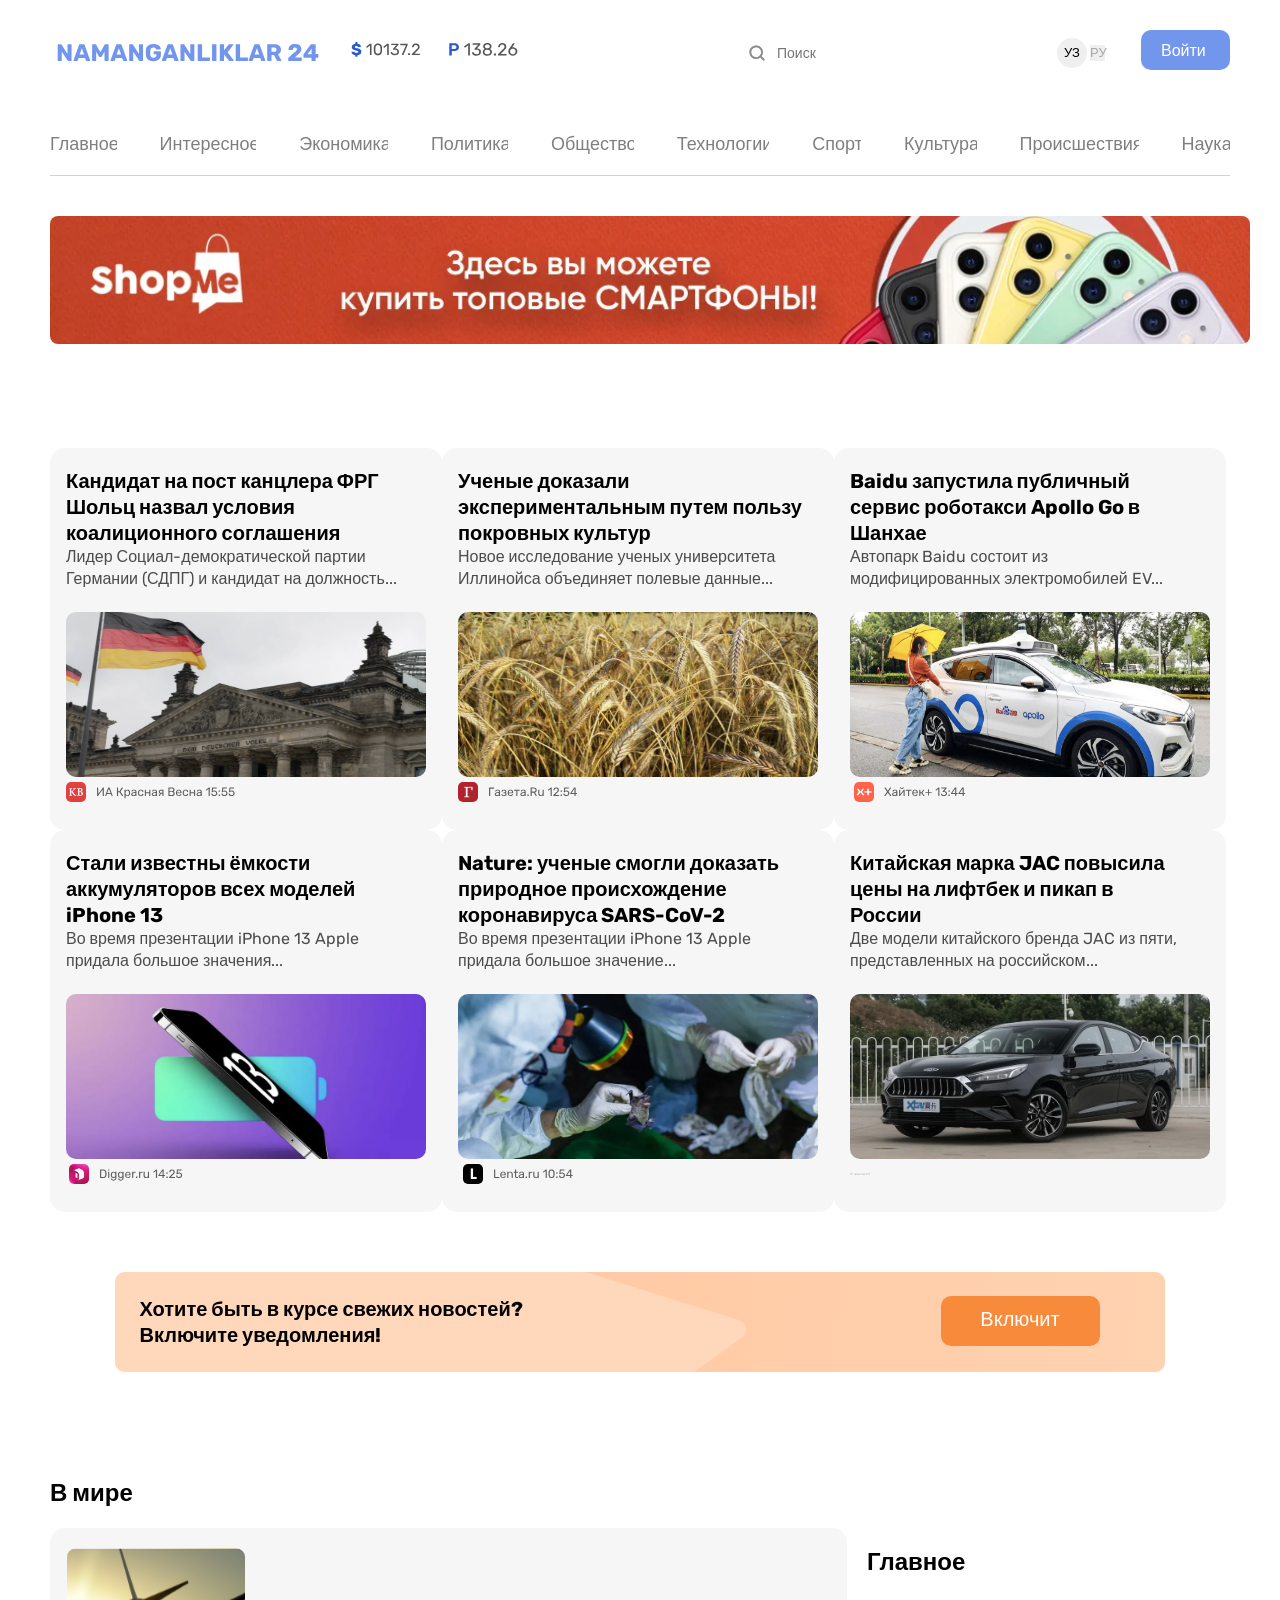
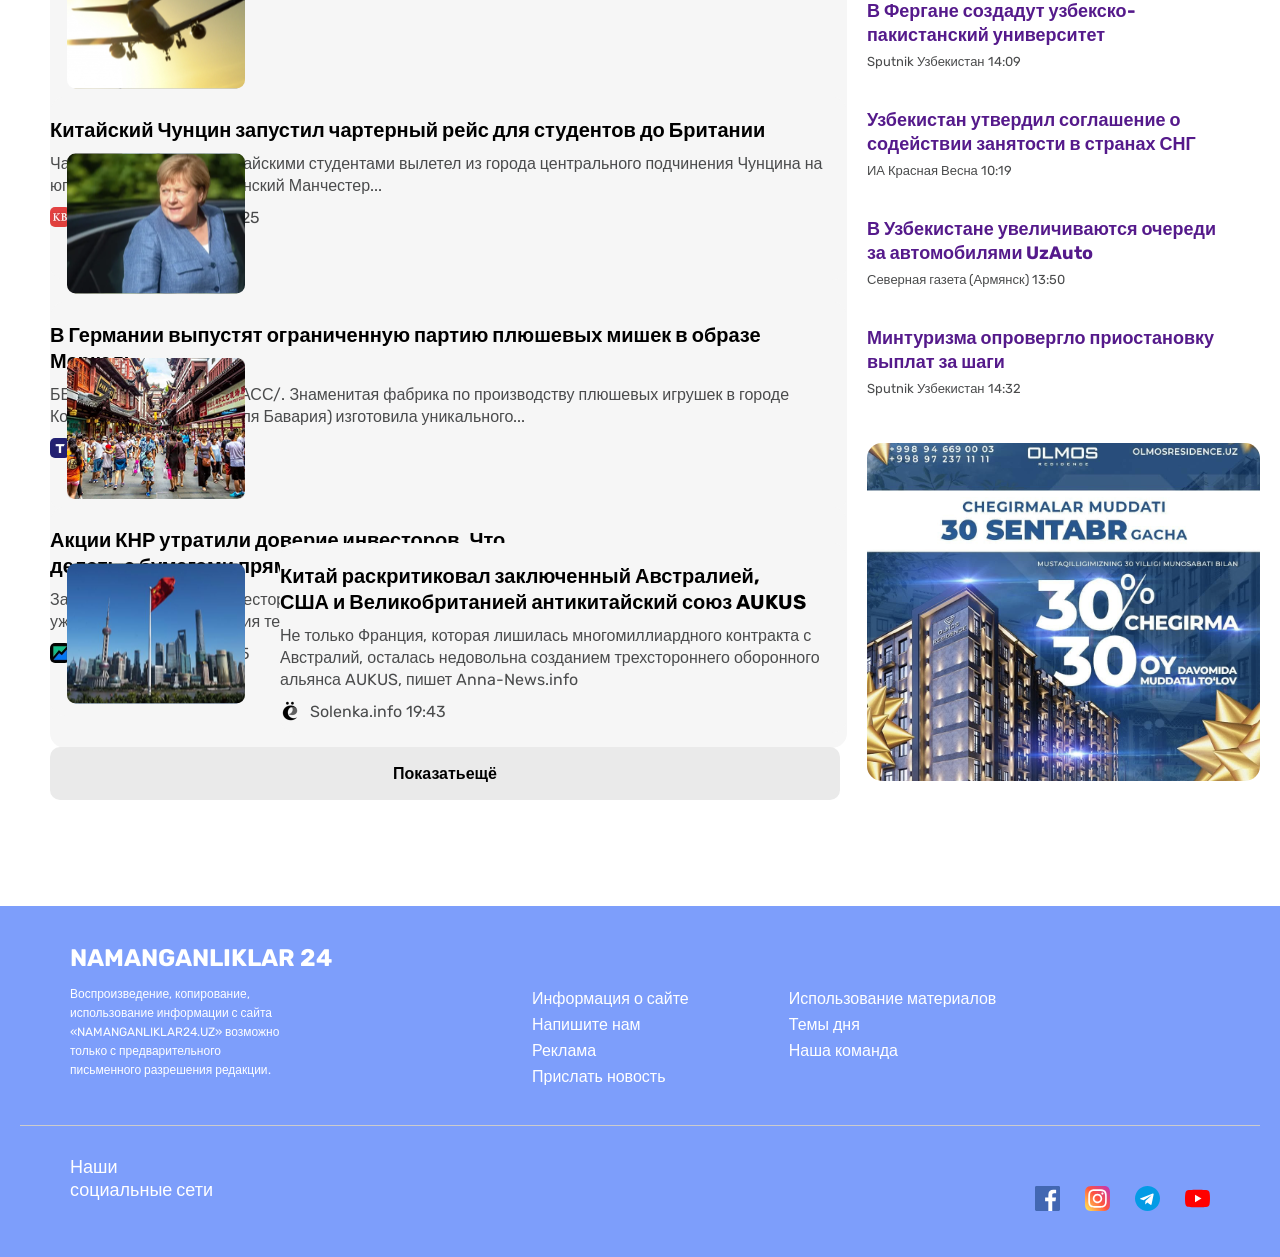
==== commit 73284dd0: "kkl;" ====
--- a/index.html
+++ b/index.html
@@ -340,7 +340,7 @@
           </div>
 
           <div class="article">
-            <a href="">
+           
               <img
                 class="article__img"
                 src="./img/china.us.uk.image 3.svg"
@@ -349,7 +349,7 @@
                 height="165"
               />
               <div class="article-content">
-                <h3>
+                <h3> <a href=""></a>
                   <strong
                     >Китай раскритиковал заключенный Австралией, <br />
                     США и Великобританией антикитайский союз AUKUS</strong
@@ -359,7 +359,7 @@
                   Не только Франция, которая лишилась многомиллиардного
                   контракта с Австралий, осталась недовольна созданием
                   трехстороннего оборонного альянса AUKUS, пишет Anna-News.info
-                </p>
+                </p></a>
                 <div class="article__logo">
                   <img
                     src="./img/home.logo.4..svg"
@@ -370,7 +370,7 @@
                   <p>Solenka.info 19:43</p>
                 </div>
               </div>
-            </a>
+            
           </div>
 
           <div class="show-more">
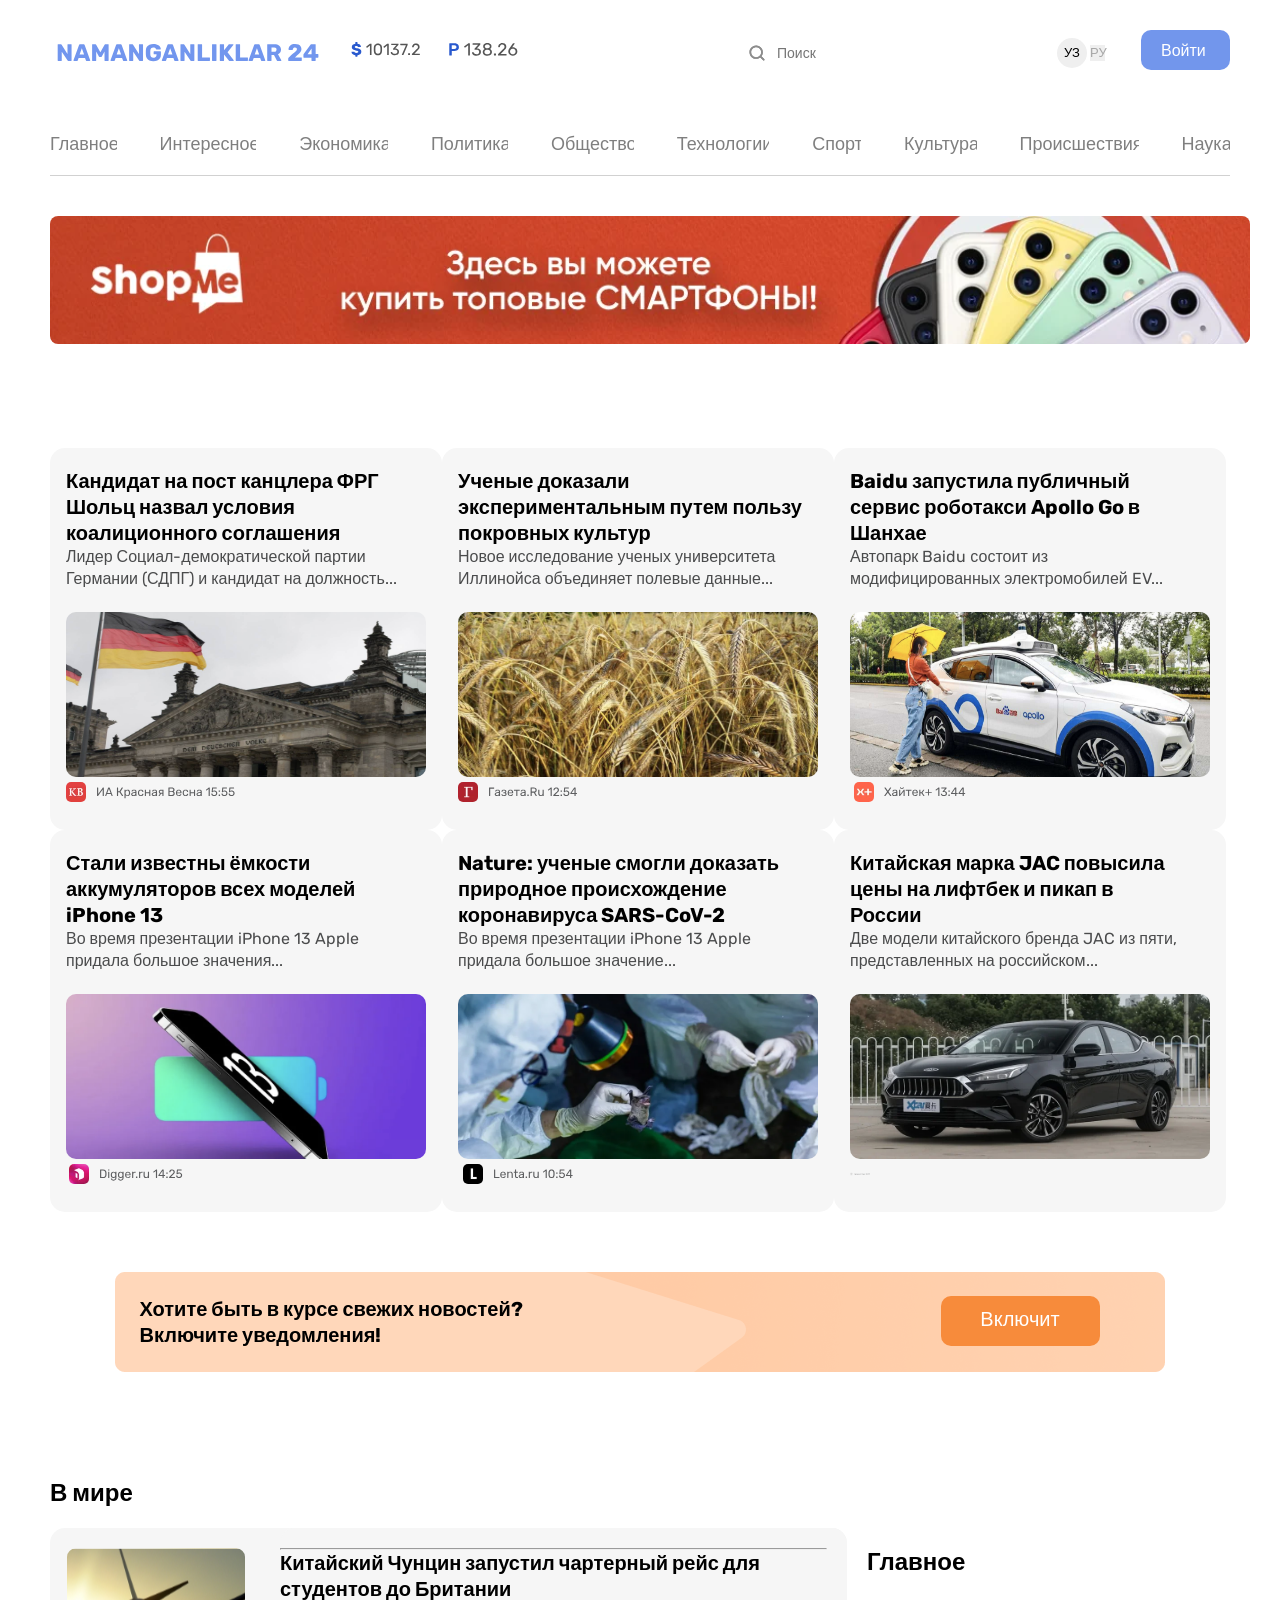
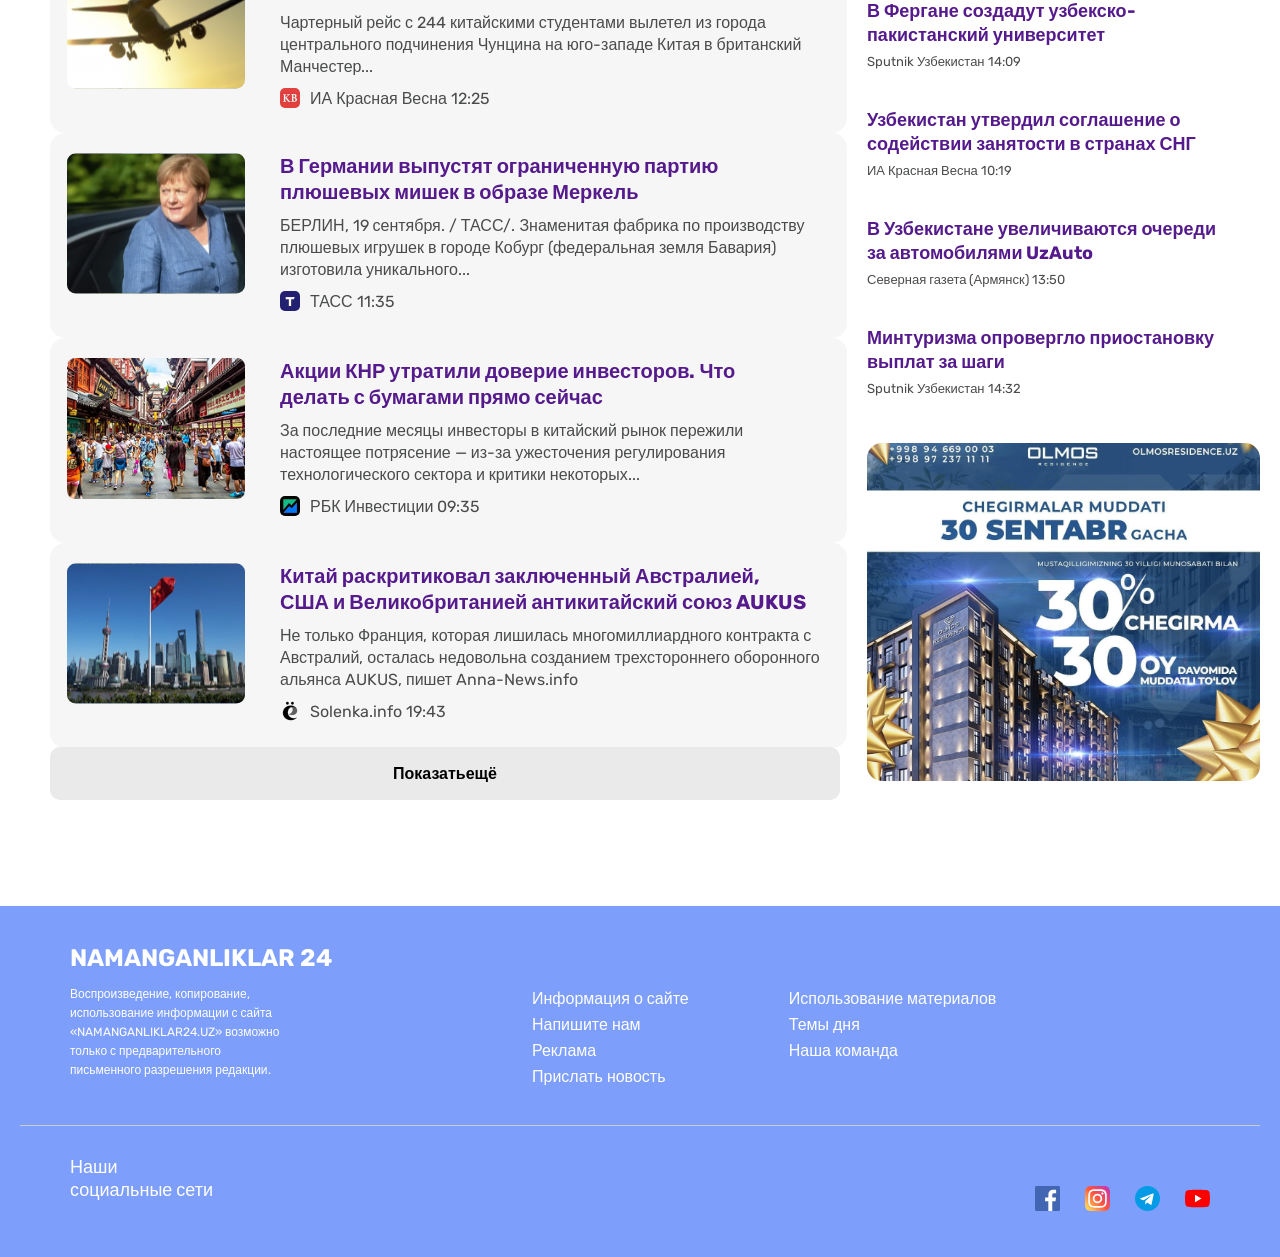
==== commit 9ca0a6e0: "hjh" ====
--- a/index.html
+++ b/index.html
@@ -238,7 +238,7 @@
           <h2 class="left--name">В мире</h2>
 
           <div class="article">
-            <a href="">
+           
               <img
                 class="article__img"
                 src="./img/plane.image 3.svg"
@@ -247,7 +247,7 @@
                 height="165"
               />
               <div class="article-content">
-                <h3>
+                <h3> <hr href="">
                   <strong
                     >Китайский Чунцин запустил чартерный рейс для студентов до
                     Британии</strong
@@ -257,7 +257,7 @@
                   Чартерный рейс с 244 китайскими студентами вылетел из города
                   центрального подчинения Чунцина на юго-западе Китая в
                   британский Манчестер...
-                </p>
+                </p></a>
                 <div class="article__logo">
                   <img
                     src="./img/home.logo.1.svg"
@@ -268,11 +268,11 @@
                   <p>ИА Красная Весна 12:25</p>
                 </div>
               </div>
-            </a>
+            
           </div>
 
           <div class="article">
-            <a href="">
+            
               <img
                 class="article__img"
                 src="./img/merkel.image 3.svg"
@@ -281,7 +281,7 @@
                 height="165"
               />
               <div class="article-content">
-                <h3>
+                <h3><a href="">
                   <strong>
                     В Германии выпустят ограниченную партию плюшевых мишек в
                     образе Меркель</strong
@@ -291,7 +291,7 @@
                   БЕРЛИН, 19 сентября. / ТАСС/. Знаменитая фабрика по
                   производству плюшевых игрушек в городе Кобург (федеральная
                   земля Бавария) изготовила уникального...
-                </p>
+                </p></a>
                 <div class="article__logo">
                   <img
                     src="./img/home.logo.2..svg"
@@ -302,11 +302,11 @@
                   <p>ТАСС 11:35</p>
                 </div>
               </div>
-            </a>
+            
           </div>
 
           <div class="article">
-            <a href="">
+        
               <img
                 class="article__img"
                 src="./img/investors.image 3.png"
@@ -315,7 +315,7 @@
                 height="165"
               />
               <div class="article-content">
-                <h3>
+                <h3>    <a href="">
                   <strong
                     >Акции КНР утратили доверие инвесторов. Что <br />
                     делать с бумагами прямо сейчас</strong
@@ -325,7 +325,7 @@
                   За последние месяцы инвесторы в китайский рынок пережили
                   настоящее потрясение — из-за ужесточения регулирования
                   технологического сектора и критики некоторых...
-                </p>
+                </p></a>
                 <div class="article__logo">
                   <img
                     src="./img/home.logo.3..svg"
@@ -336,7 +336,6 @@
                   <p>РБК Инвестиции 09:35</p>
                 </div>
               </div>
-            </a>
           </div>
 
           <div class="article">
@@ -349,7 +348,7 @@
                 height="165"
               />
               <div class="article-content">
-                <h3> <a href=""></a>
+                <h3> <a href="">
                   <strong
                     >Китай раскритиковал заключенный Австралией, <br />
                     США и Великобританией антикитайский союз AUKUS</strong
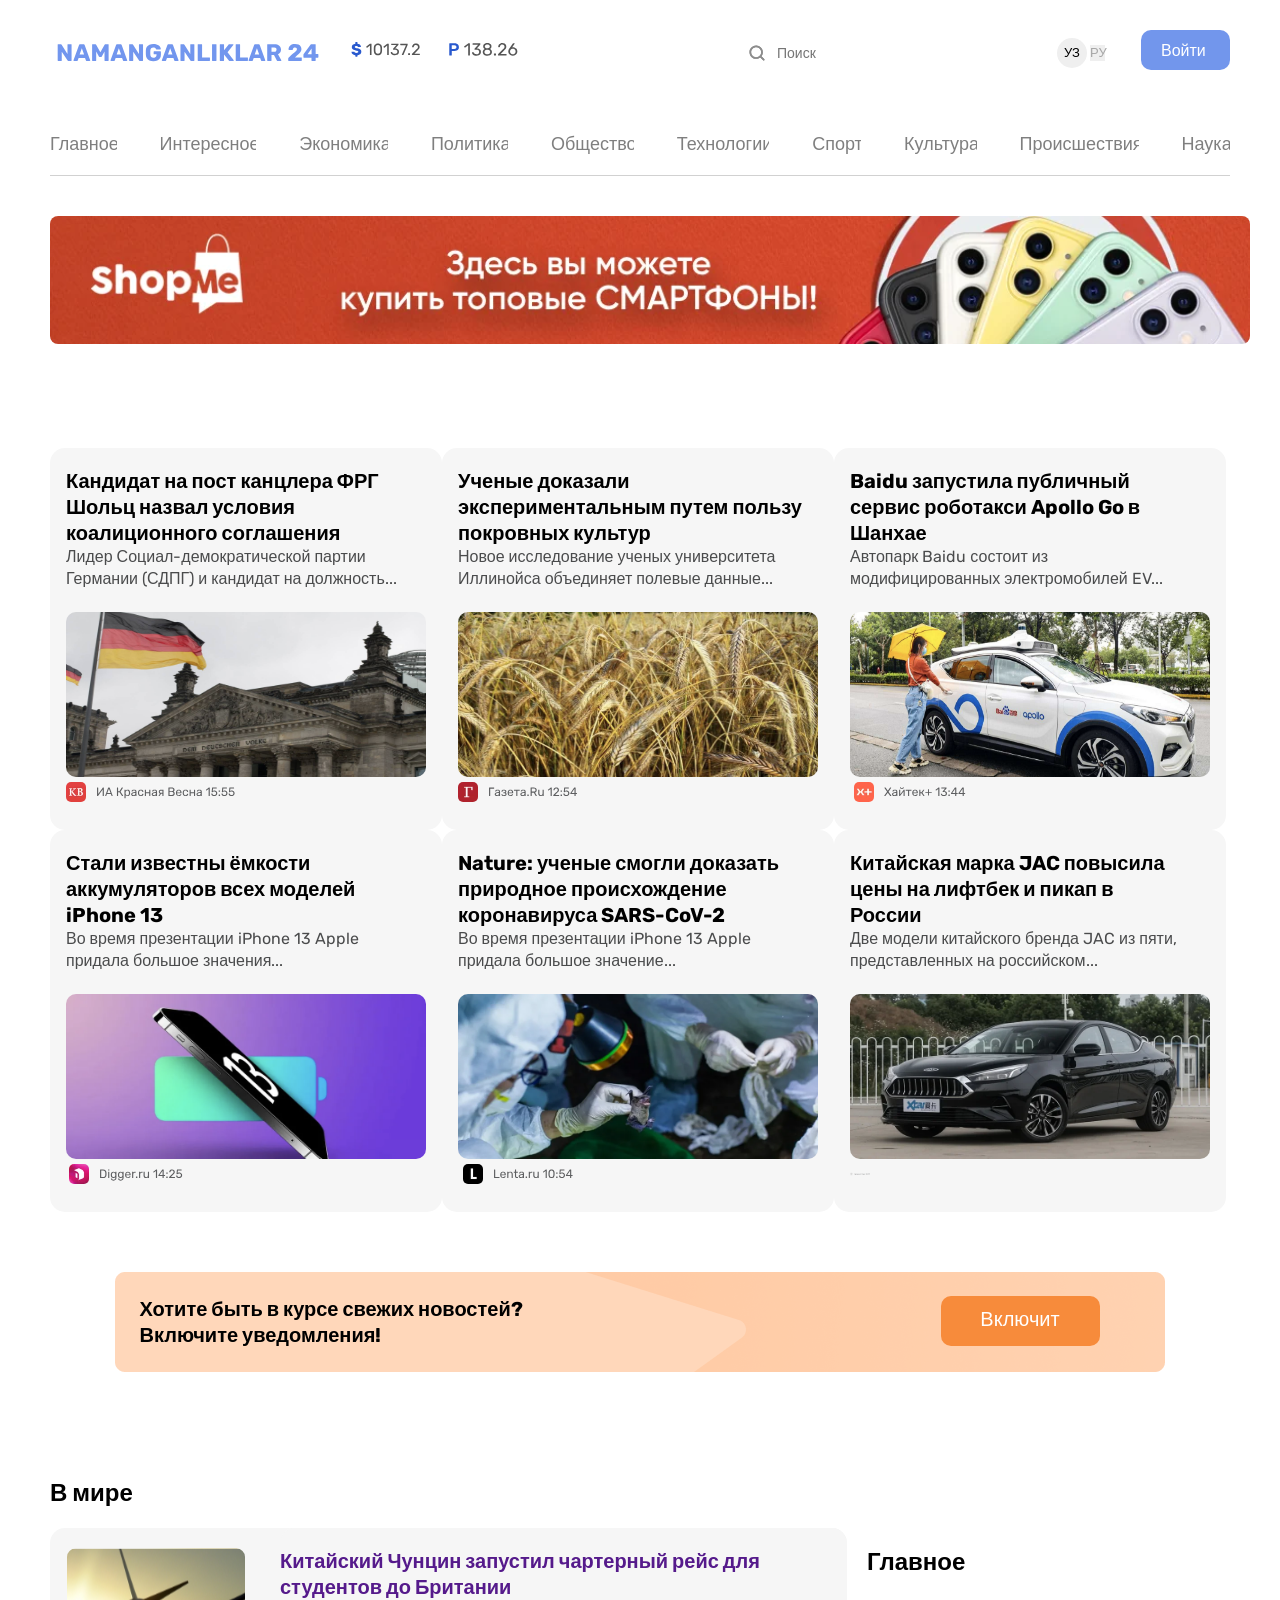
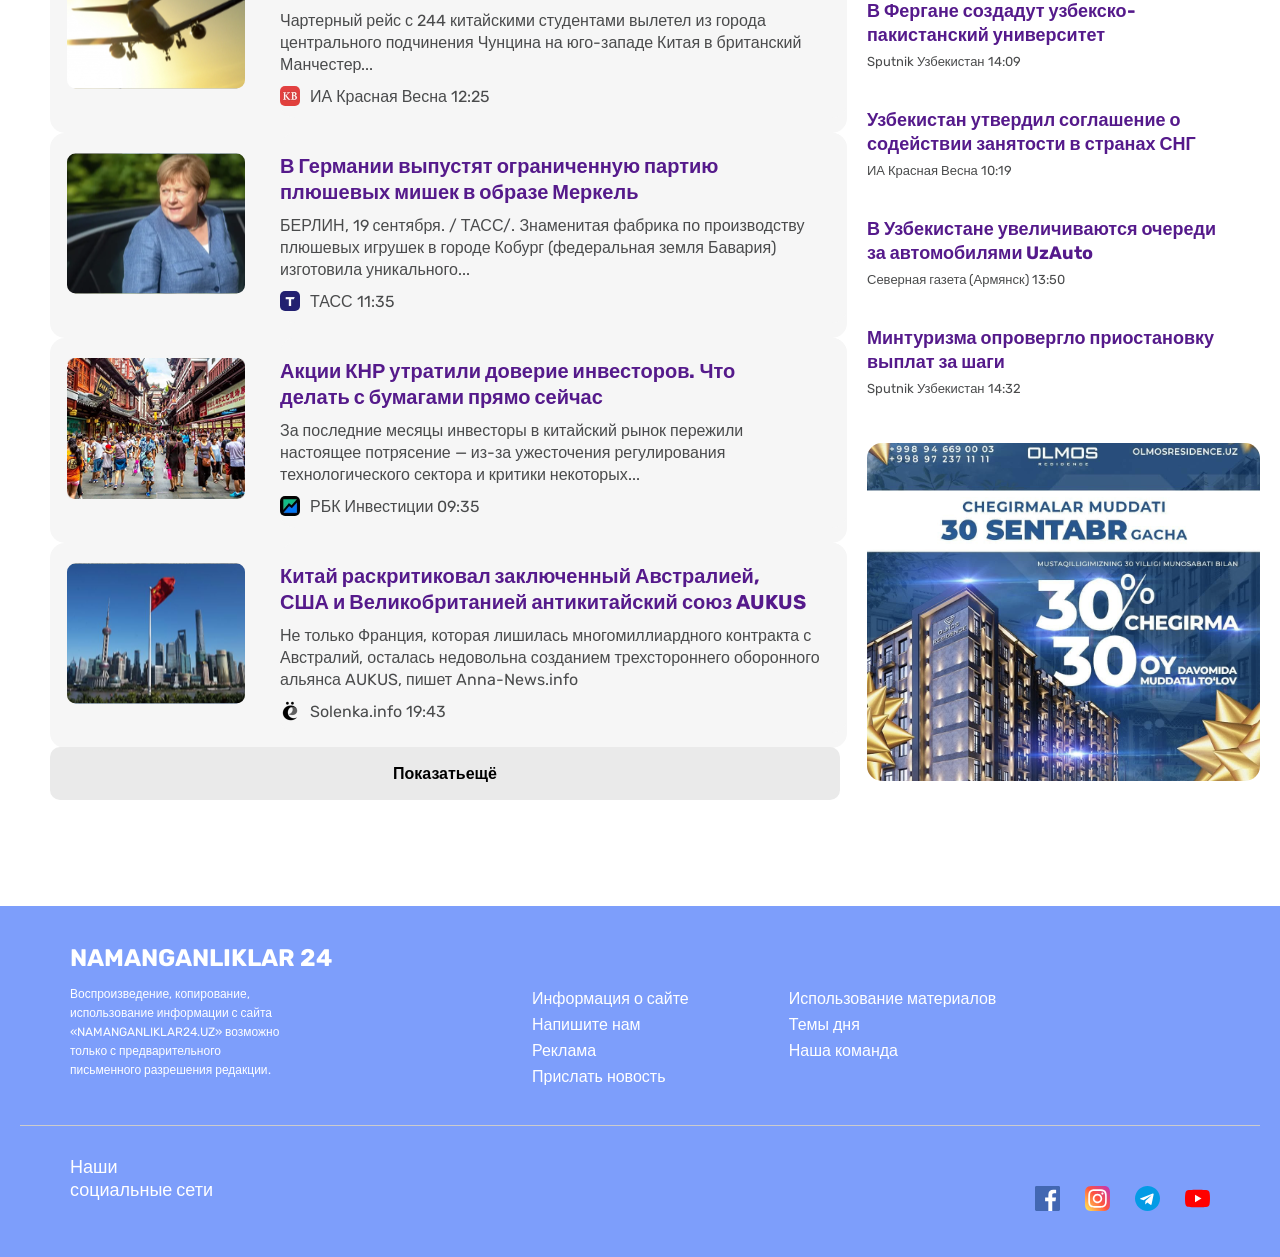
==== commit a0f9e605: "sd" ====
--- a/index.html
+++ b/index.html
@@ -247,7 +247,7 @@
                 height="165"
               />
               <div class="article-content">
-                <h3> <hr href="">
+                <h3> <a href="">
                   <strong
                     >Китайский Чунцин запустил чартерный рейс для студентов до
                     Британии</strong
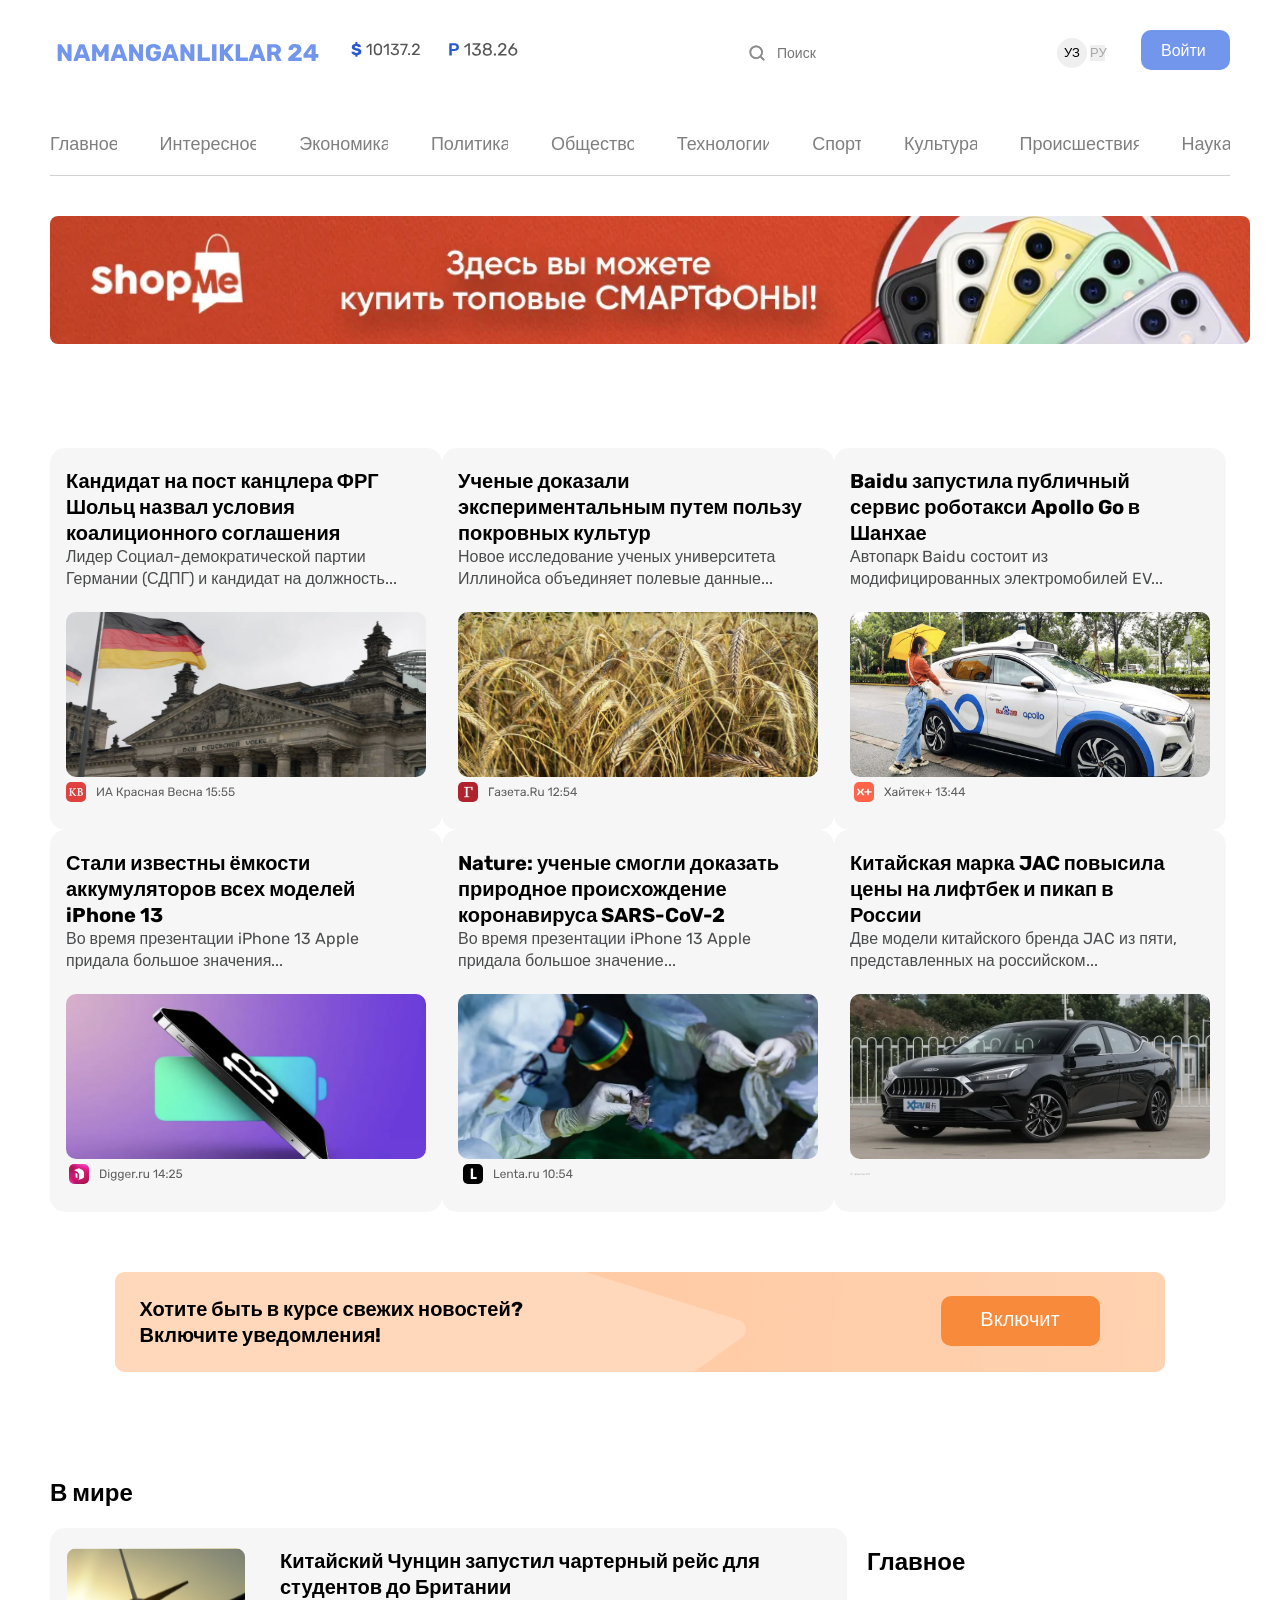
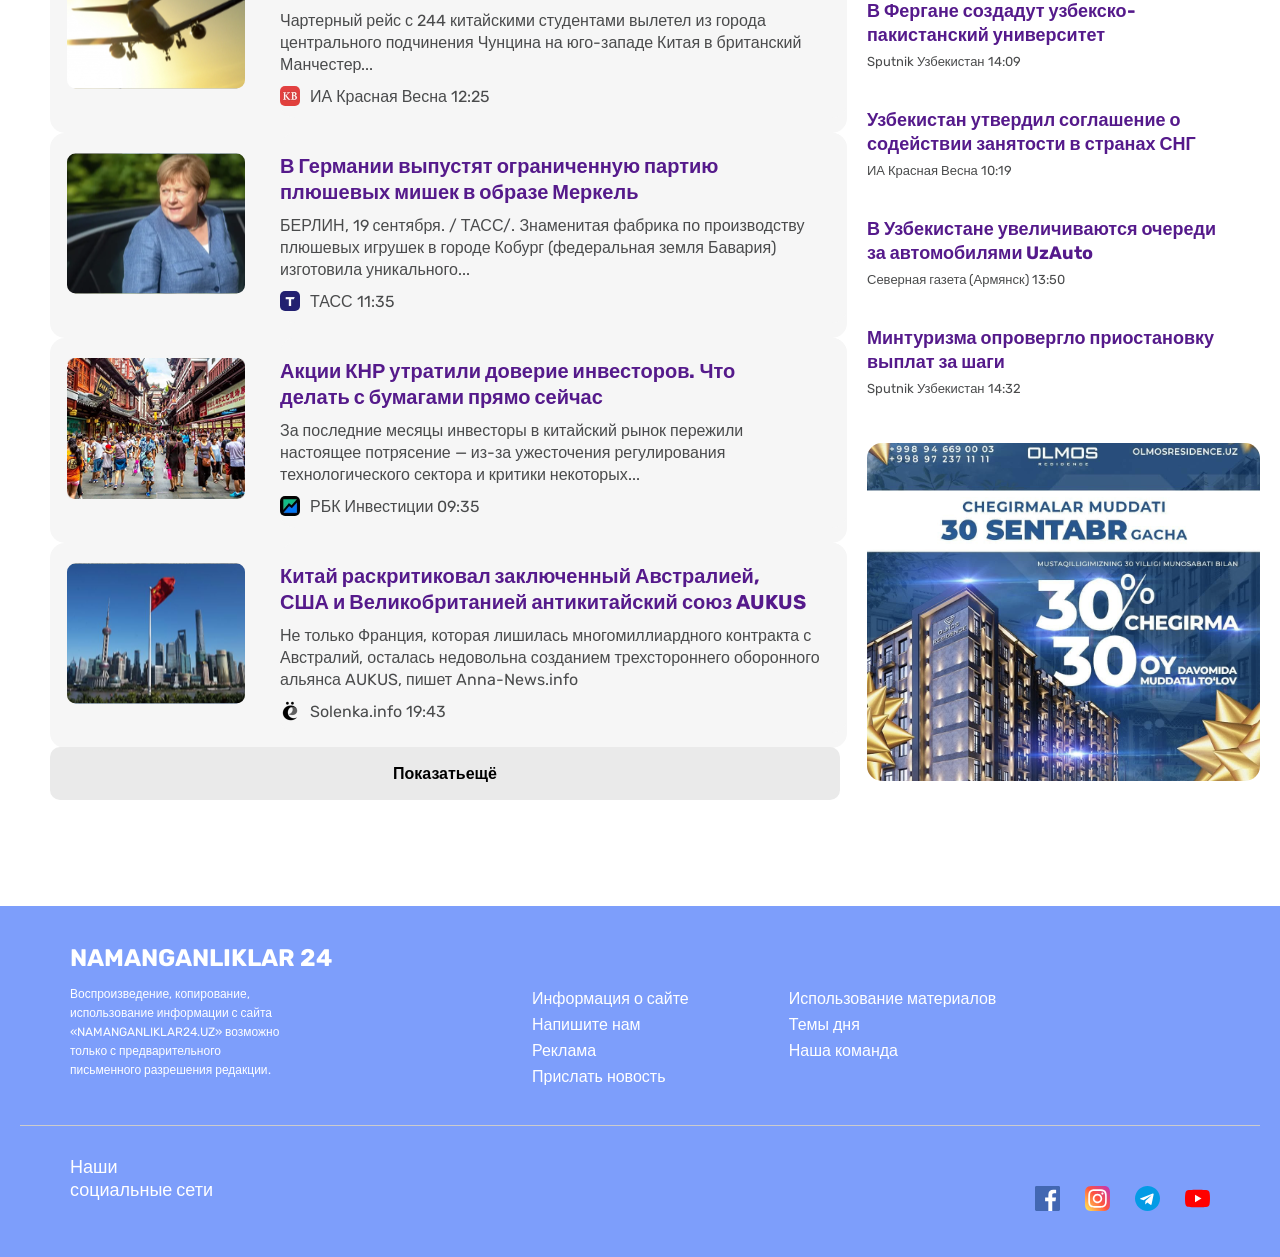
==== commit 3c84d464: "rere" ====
--- a/index.html
+++ b/index.html
@@ -247,7 +247,7 @@
                 height="165"
               />
               <div class="article-content">
-                <h3> <a href="">
+                <a href=""><h3> 
                   <strong
                     >Китайский Чунцин запустил чартерный рейс для студентов до
                     Британии</strong
